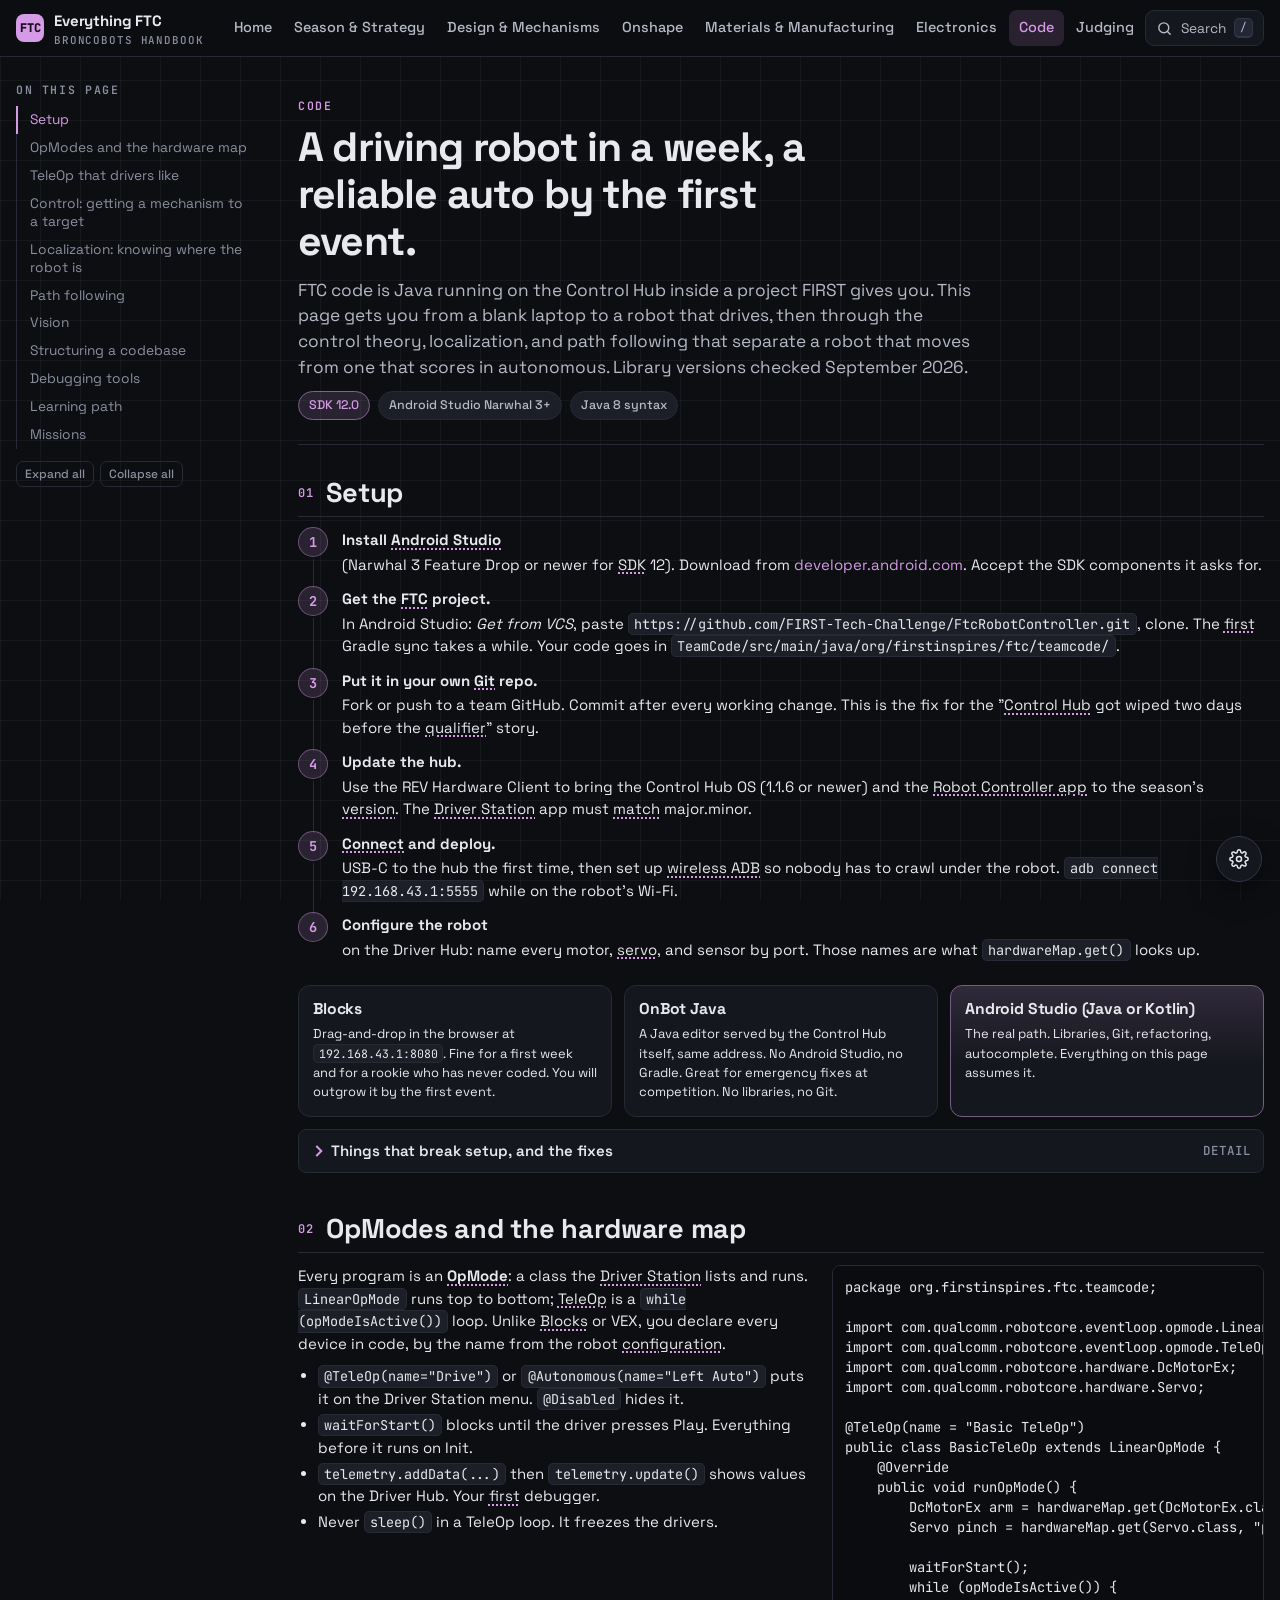
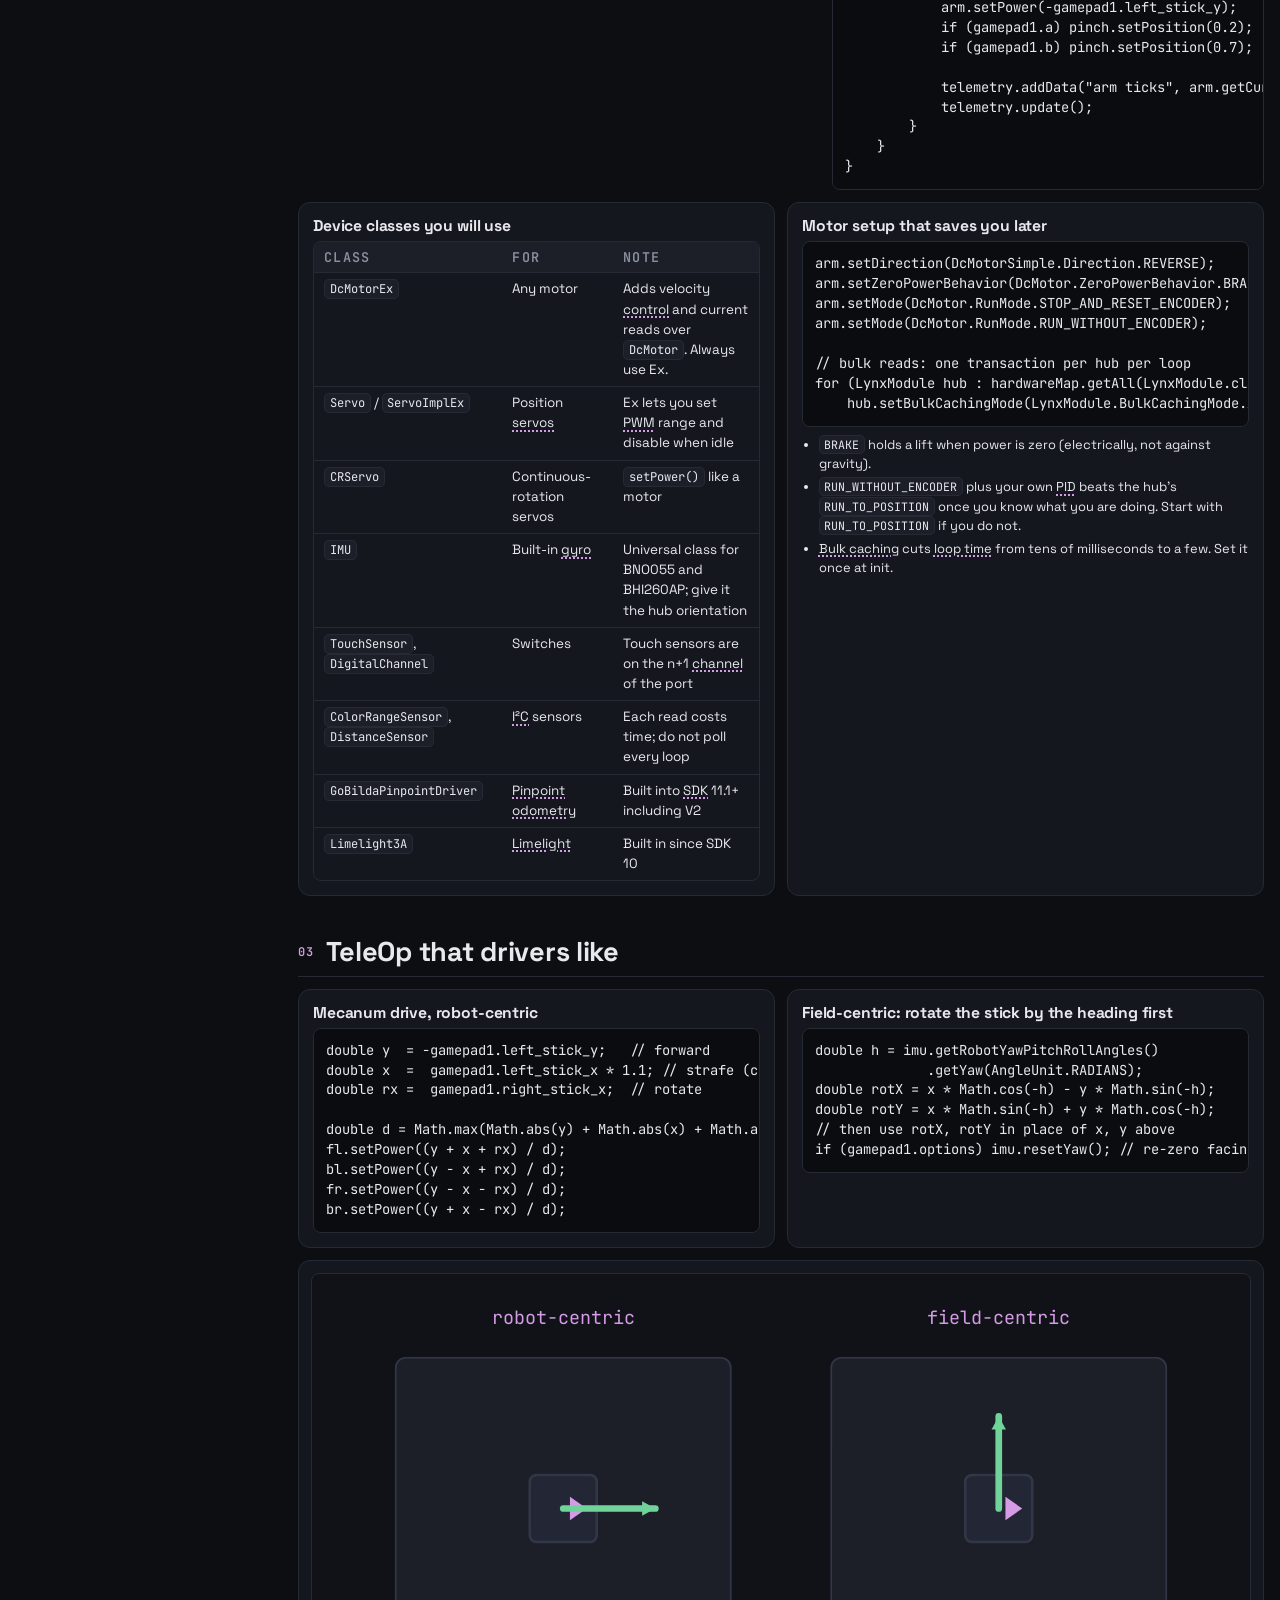
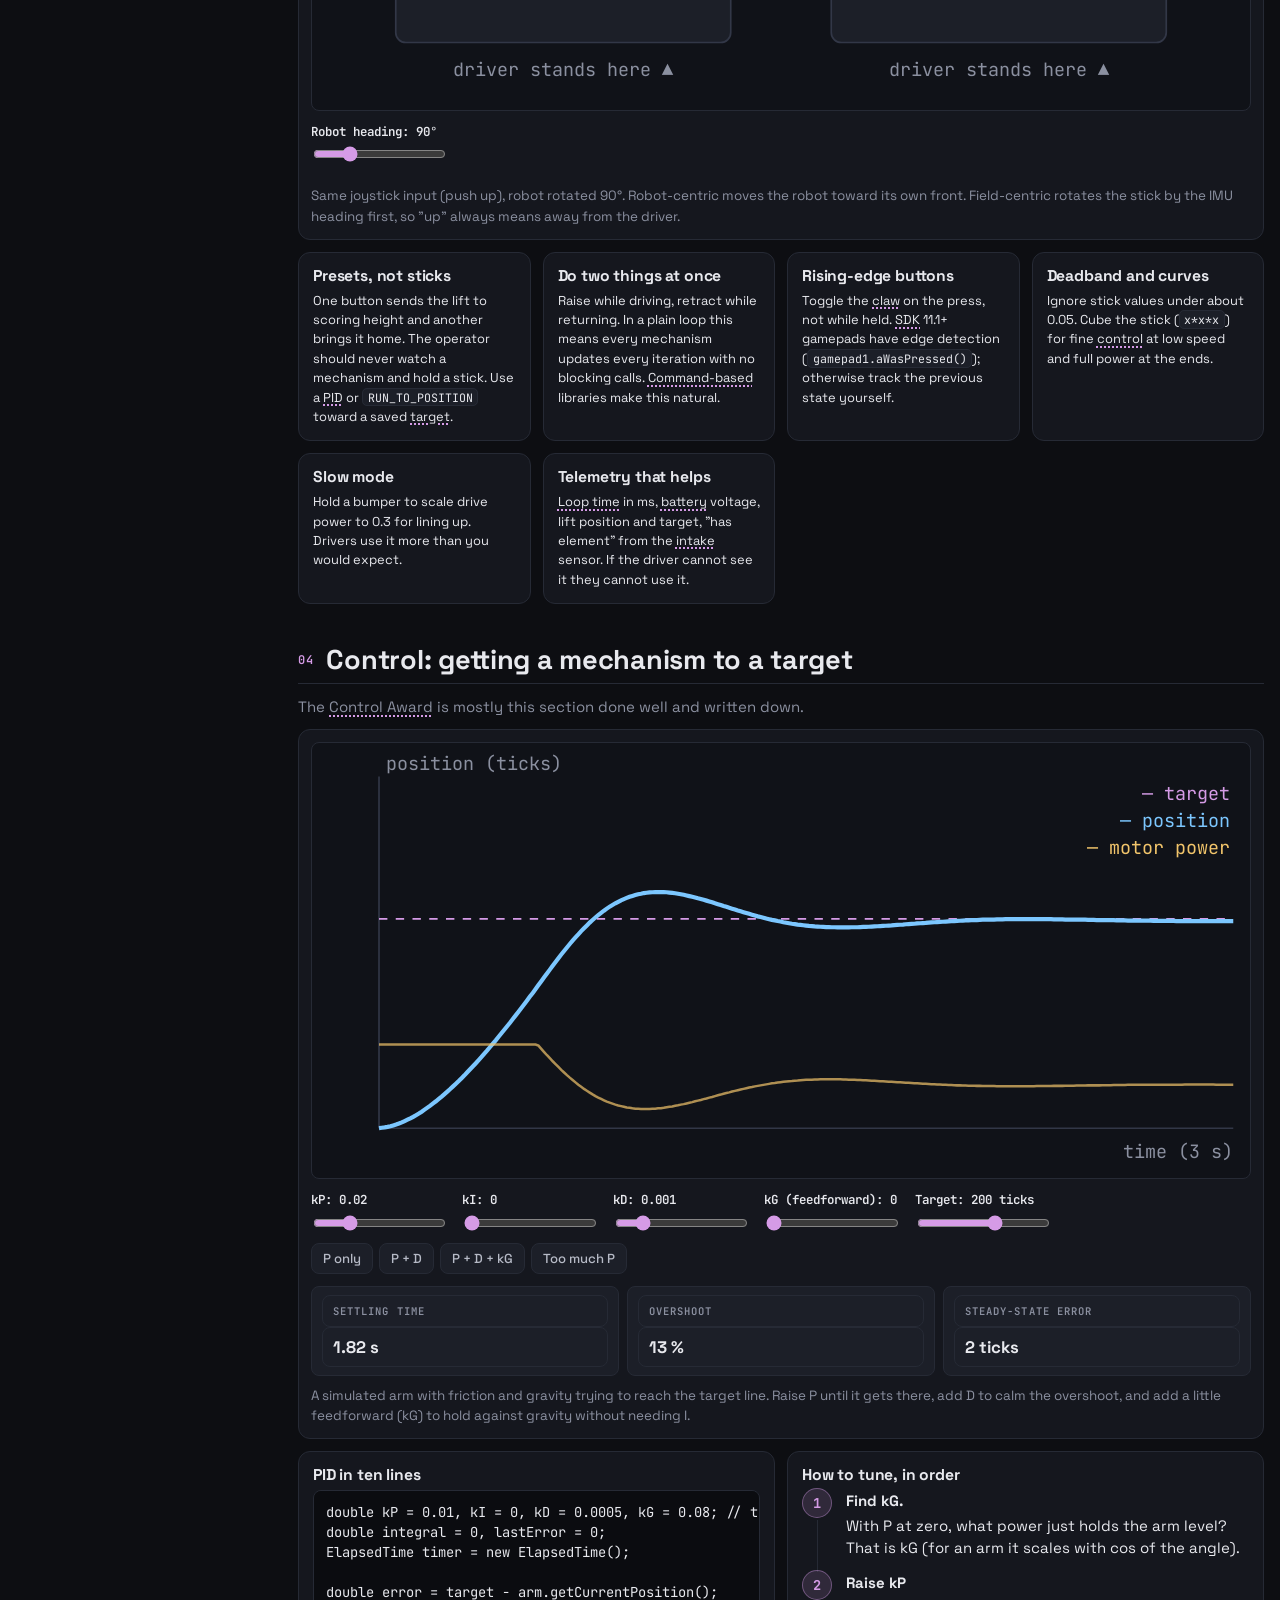
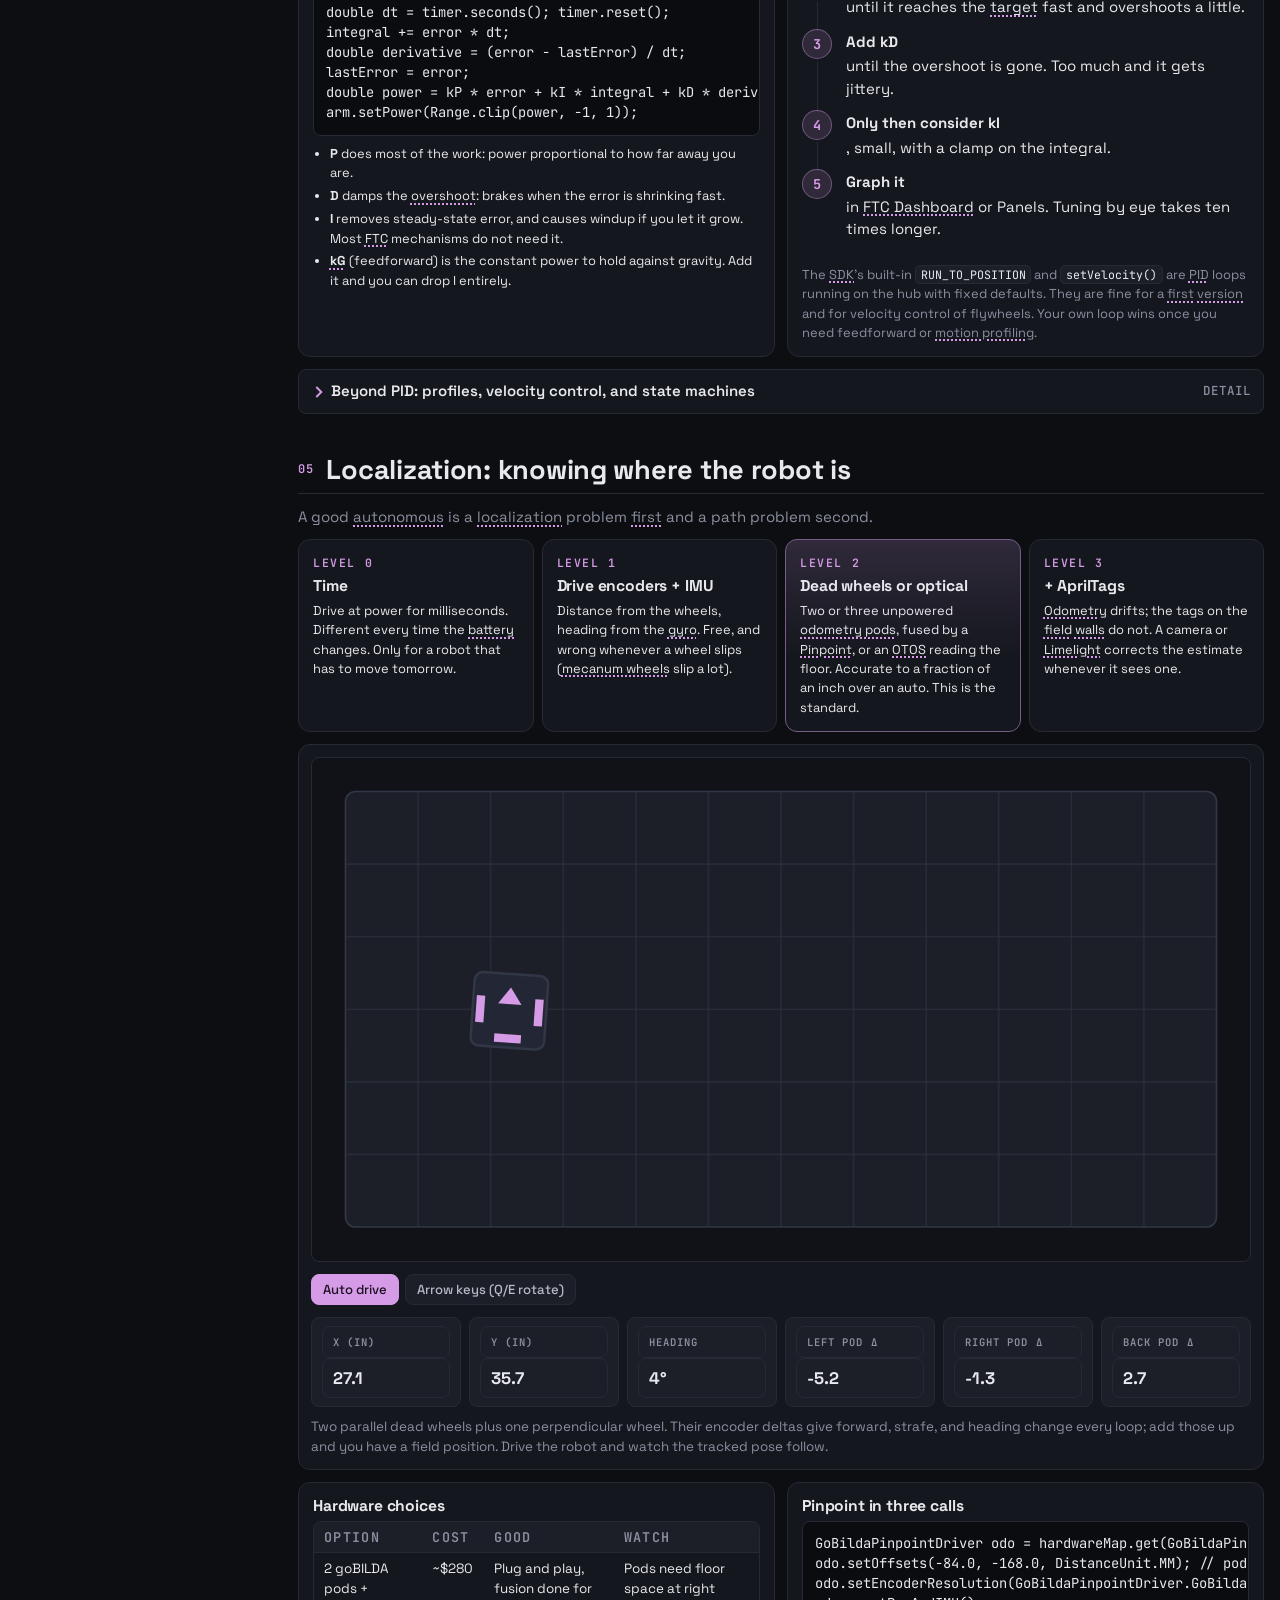
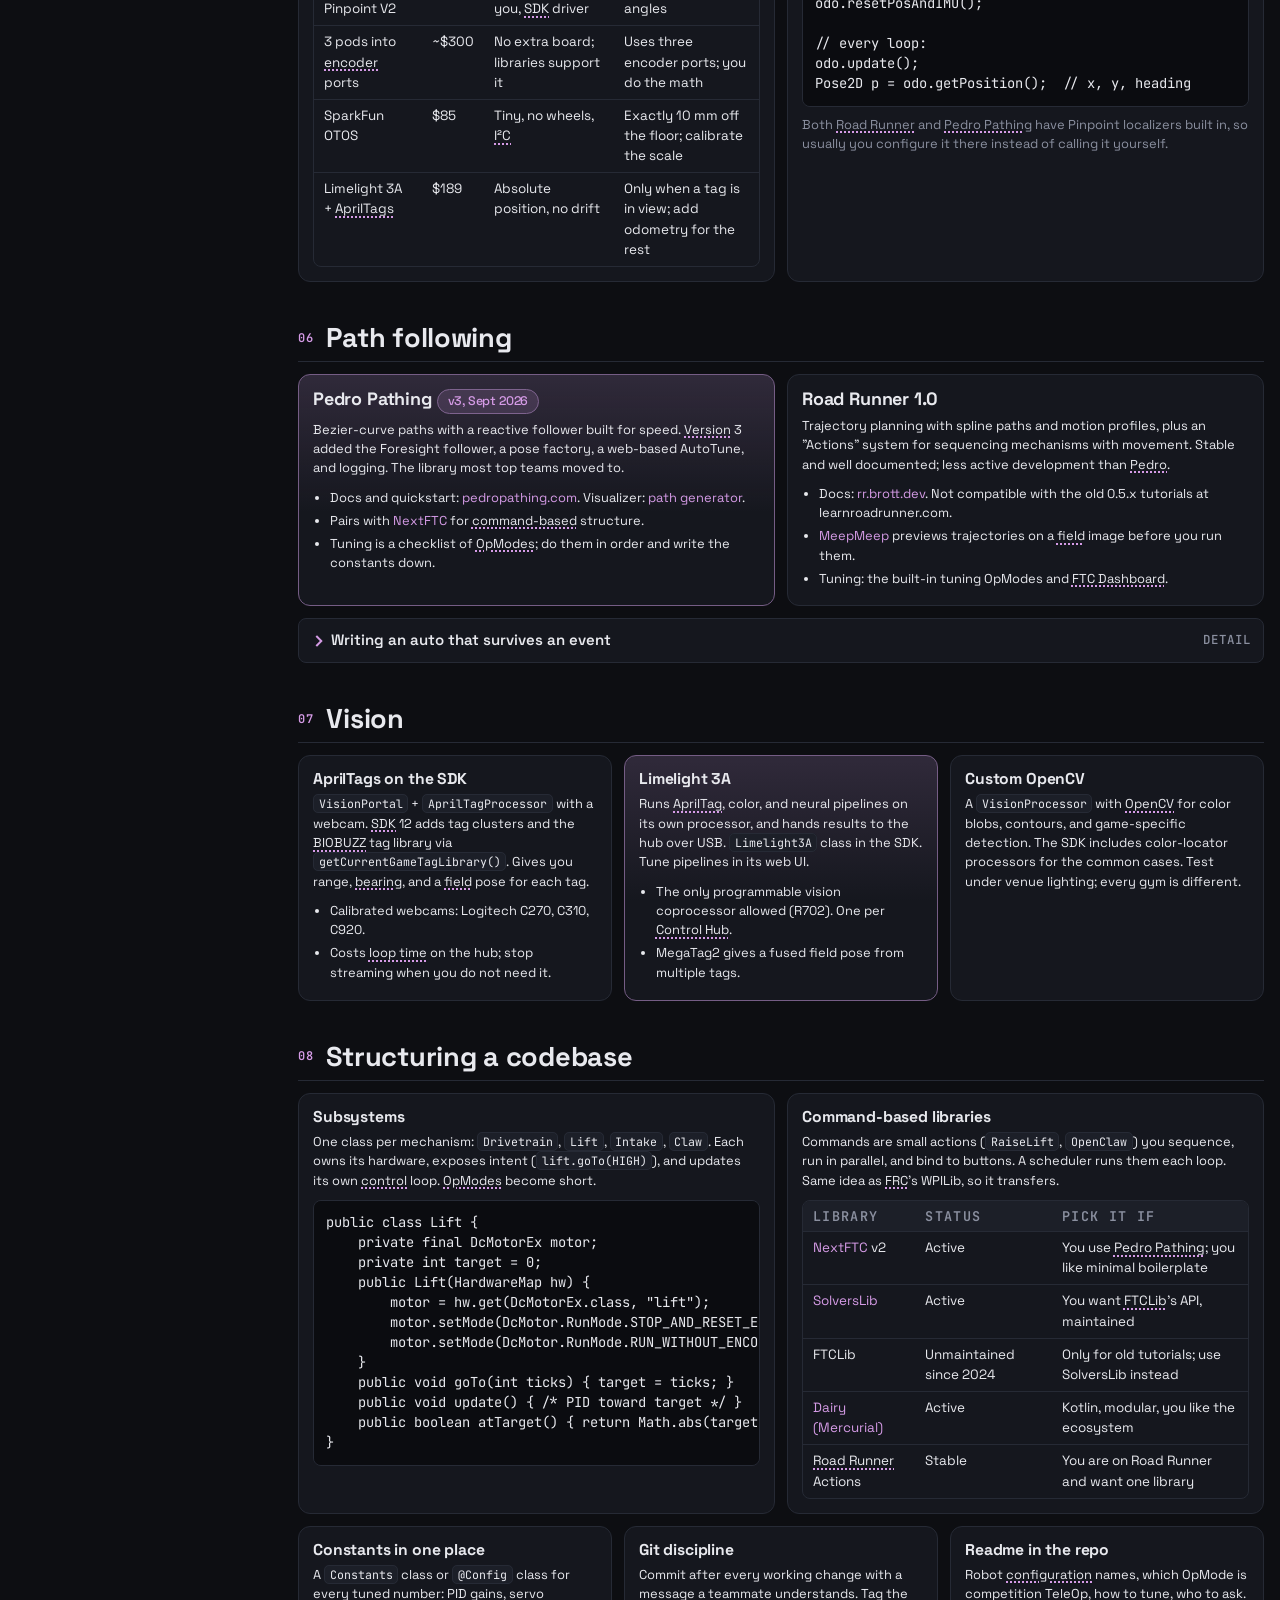
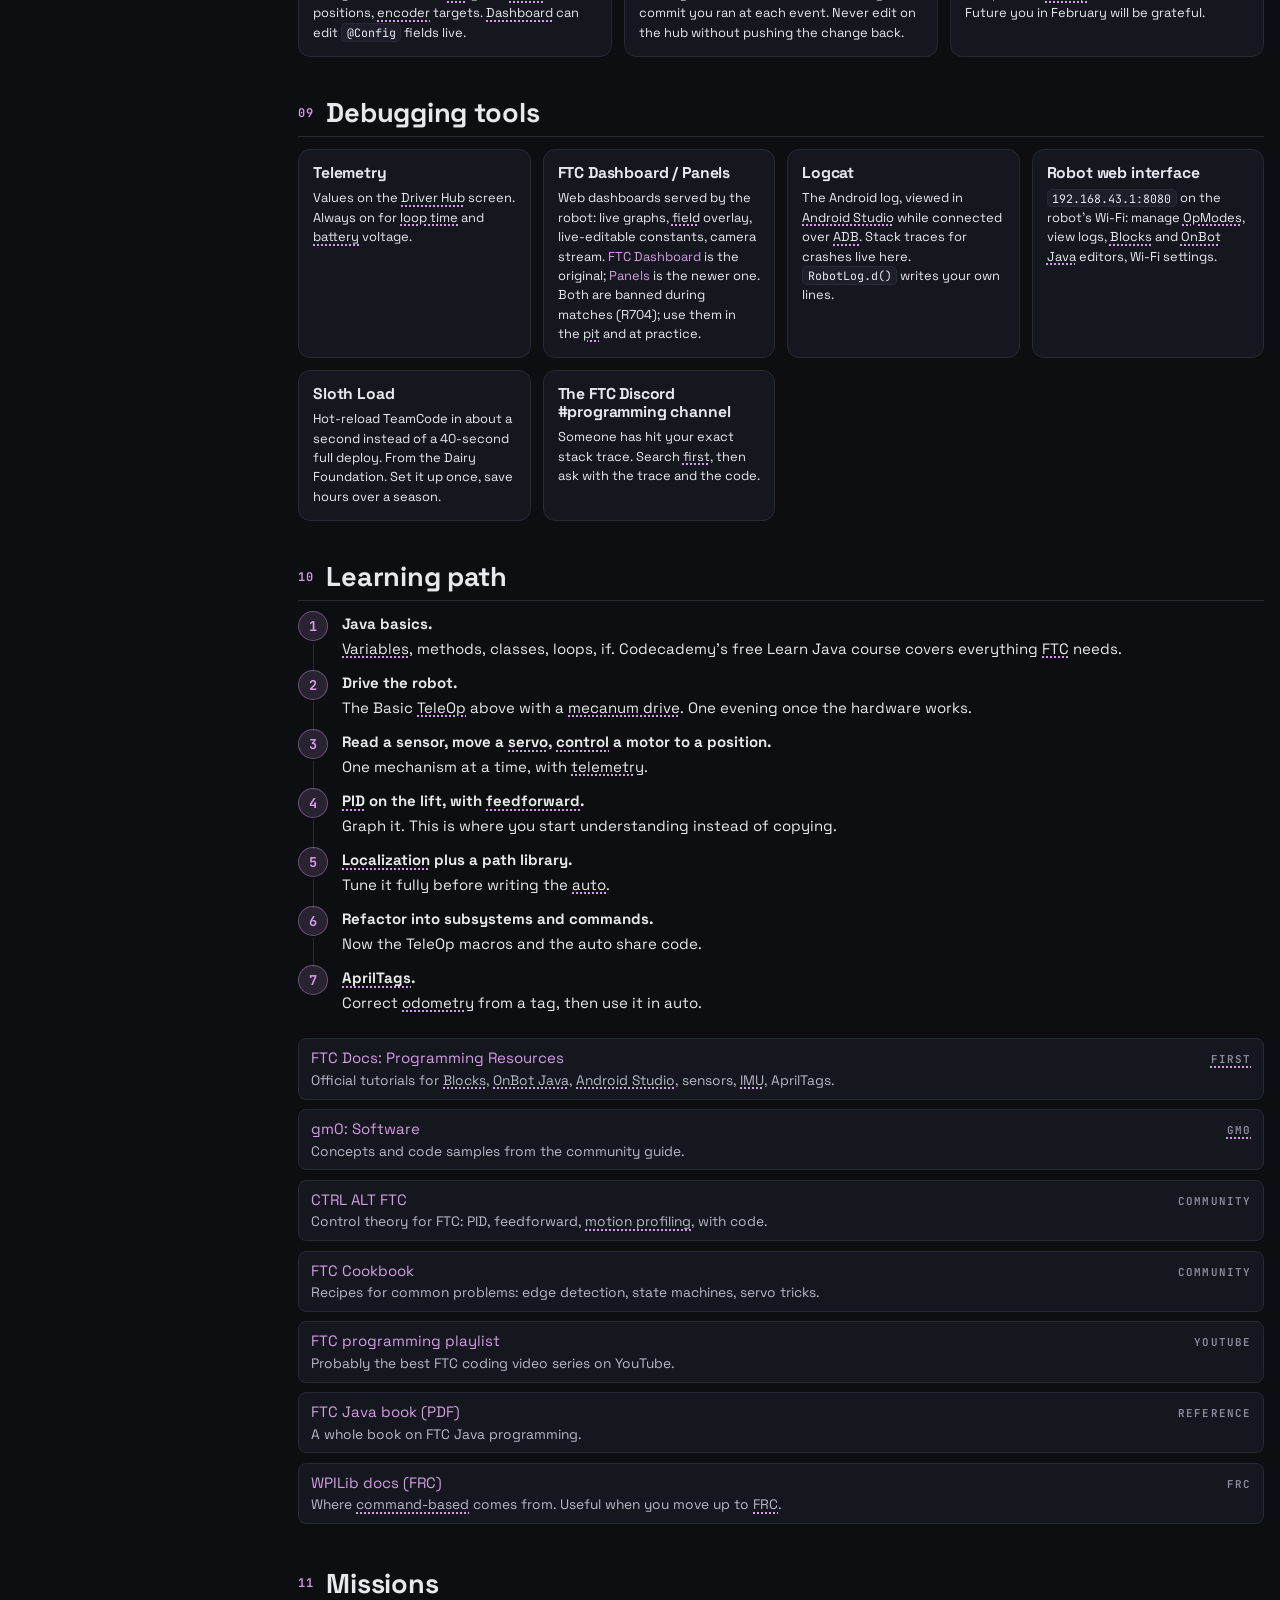
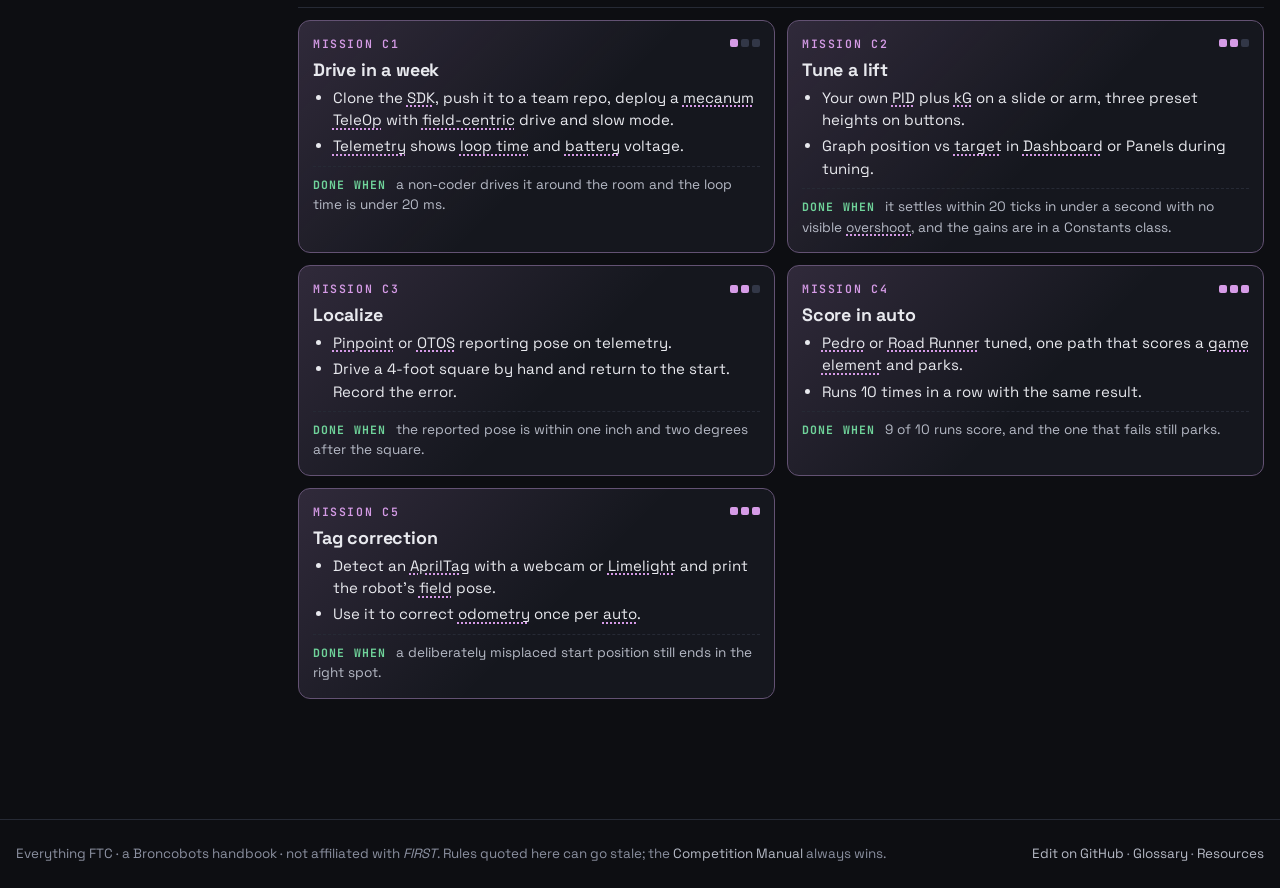
==== code.html @ 6b5a31ad "Everything FTC handbook: initial site Static, no-build handbook rebuilt from the team's FTC Everythi" ====
<!doctype html>
<html lang="en" data-theme="midnight" data-accent="rose" data-font="grotesk" data-density="comfortable" data-bg="grid">
<head>
<meta charset="utf-8">
<meta name="viewport" content="width=device-width, initial-scale=1">
<title>Code · Everything FTC</title>
<meta name="description" content="FTC programming in Java: SDK setup in Android Studio, OpModes, hardware map, TeleOp and drive code, PID and feedforward, encoders and odometry, Road Runner and Pedro Pathing, AprilTags and Limelight, command-based structure, and debugging.">
<meta name="color-scheme" content="dark light">
<link rel="icon" href="assets/img/favicon.svg" type="image/svg+xml">
<link rel="preconnect" href="https://fonts.googleapis.com">
<link rel="preconnect" href="https://fonts.gstatic.com" crossorigin>
<link href="https://fonts.googleapis.com/css2?family=Space+Grotesk:wght@400;500;600;700&family=Inter:wght@400;500;600;700&family=JetBrains+Mono:wght@400;500;600&family=Atkinson+Hyperlegible:wght@400;700&family=Source+Serif+4:opsz,wght@8..60,400;8..60,600&display=swap" rel="stylesheet">
<link rel="stylesheet" href="assets/css/style.css">
<script>/* apply saved display settings before first paint */try{var s=JSON.parse(localStorage.getItem('ftc-handbook-settings')||'{}'),d={theme:'midnight',accent:'rose',font:'grotesk',density:'comfortable',bg:'grid'};for(var k in d){document.documentElement.setAttribute('data-'+k,s[k]||d[k]);}}catch(e){}</script>
</head>
<body>
<a class="skip" href="#main">Skip to content</a>
<header class="site-header">
  <div class="header-inner">
    <a class="brand" href="index.html"><span class="brand-mark">FTC</span><span>Everything FTC<small>Broncobots handbook</small></span></a>
    <nav class="main-nav" id="main-nav" aria-label="Main"></nav>
    <div class="header-actions">
      <button class="icon-btn" type="button" data-open-search aria-label="Search"><svg viewBox="0 0 24 24" fill="none" stroke="currentColor" stroke-width="2" stroke-linecap="round"><circle cx="11" cy="11" r="7"/><path d="m20 20-3.5-3.5"/></svg><span class="txt">Search</span><kbd>/</kbd></button>
      <button class="icon-btn menu-btn" type="button" aria-expanded="false" aria-controls="main-nav" aria-label="Menu"><svg viewBox="0 0 24 24" fill="none" stroke="currentColor" stroke-width="2" stroke-linecap="round"><path d="M4 7h16M4 12h16M4 17h16"/></svg></button>
    </div>
  </div>
</header>
<div class="page">
  <aside class="sidebar" aria-label="On this page"></aside>
  <main class="content" id="main">
<div class="hero">
  <span class="eyebrow">Code</span>
  <h1>A driving robot in a week, a reliable auto by the first event.</h1>
  <p class="lede">FTC code is Java running on the Control Hub inside a project FIRST gives you. This page gets you from a blank laptop to a robot that drives, then through the control theory, localization, and path following that separate a robot that moves from one that scores in autonomous. Library versions checked September 2026.</p>
  <div class="hero-meta"><span class="chip acc">SDK 12.0</span><span class="chip">Android Studio Narwhal 3+</span><span class="chip">Java 8 syntax</span></div>
</div>

<section id="setup">
  <h2>Setup</h2>
  <ol class="steps">
    <li><strong>Install Android Studio</strong> (Narwhal 3 Feature Drop or newer for SDK 12). Download from <a href="https://developer.android.com/studio">developer.android.com</a>. Accept the SDK components it asks for.</li>
    <li><strong>Get the FTC project.</strong> In Android Studio: <em>Get from VCS</em>, paste <code>https://github.com/FIRST-Tech-Challenge/FtcRobotController.git</code>, clone. The first Gradle sync takes a while. Your code goes in <code>TeamCode/src/main/java/org/firstinspires/ftc/teamcode/</code>.</li>
    <li><strong>Put it in your own Git repo.</strong> Fork or push to a team GitHub. Commit after every working change. This is the fix for the "Control Hub got wiped two days before the qualifier" story.</li>
    <li><strong>Update the hub.</strong> Use the REV Hardware Client to bring the Control Hub OS (1.1.6 or newer) and the Robot Controller app to the season's version. The Driver Station app must match major.minor.</li>
    <li><strong>Connect and deploy.</strong> USB-C to the hub the first time, then set up wireless ADB so nobody has to crawl under the robot. <code>adb connect 192.168.43.1:5555</code> while on the robot's Wi-Fi.</li>
    <li><strong>Configure the robot</strong> on the Driver Hub: name every motor, servo, and sensor by port. Those names are what <code>hardwareMap.get()</code> looks up.</li>
  </ol>
  <div class="grid cols-3">
    <div class="card"><h4>Blocks</h4><p class="small">Drag-and-drop in the browser at <code>192.168.43.1:8080</code>. Fine for a first week and for a rookie who has never coded. You will outgrow it by the first event.</p></div>
    <div class="card"><h4>OnBot Java</h4><p class="small">A Java editor served by the Control Hub itself, same address. No Android Studio, no Gradle. Great for emergency fixes at competition. No libraries, no Git.</p></div>
    <div class="card accent"><h4>Android Studio (Java or Kotlin)</h4><p class="small">The real path. Libraries, Git, refactoring, autocomplete. Everything on this page assumes it.</p></div>
  </div>
  <details class="more">
    <summary>Things that break setup, and the fixes <span class="hint">detail</span></summary>
    <div class="body">
      <ul>
        <li><strong>Gradle sync fails</strong>: wrong Android Studio version, or no internet the first time. Match the version in the SDK's README.</li>
        <li><strong>"App version mismatch"</strong> on the Driver Station: RC and DS apps must be the same major.minor. Update both.</li>
        <li><strong>Deploy takes 40 seconds</strong>: normal for a full build. Sloth Load (Dairy Foundation) hot-reloads only TeamCode in about a second; worth setting up once the team is past week two.</li>
        <li><strong>Hub not found over ADB</strong>: you are not on the robot's Wi-Fi, or the hub's Wi-Fi is on a band your laptop cannot see.</li>
        <li><strong>Library dependency vanished</strong>: pin versions in <code>build.gradle</code> and keep the Gradle cache. Prefer libraries on Maven Central or a stable repo.</li>
      </ul>
    </div>
  </details>
</section>

<section id="opmodes">
  <h2>OpModes and the hardware map</h2>
  <div class="media">
    <div>
      <p>Every program is an <strong>OpMode</strong>: a class the Driver Station lists and runs. <code>LinearOpMode</code> runs top to bottom; TeleOp is a <code>while (opModeIsActive())</code> loop. Unlike Blocks or VEX, you declare every device in code, by the name from the robot configuration.</p>
      <ul>
        <li><code>@TeleOp(name="Drive")</code> or <code>@Autonomous(name="Left Auto")</code> puts it on the Driver Station menu. <code>@Disabled</code> hides it.</li>
        <li><code>waitForStart()</code> blocks until the driver presses Play. Everything before it runs on Init.</li>
        <li><code>telemetry.addData(...)</code> then <code>telemetry.update()</code> shows values on the Driver Hub. Your first debugger.</li>
        <li>Never <code>sleep()</code> in a TeleOp loop. It freezes the drivers.</li>
      </ul>
    </div>
    <pre><code>package org.firstinspires.ftc.teamcode;

import com.qualcomm.robotcore.eventloop.opmode.LinearOpMode;
import com.qualcomm.robotcore.eventloop.opmode.TeleOp;
import com.qualcomm.robotcore.hardware.DcMotorEx;
import com.qualcomm.robotcore.hardware.Servo;

@TeleOp(name = "Basic TeleOp")
public class BasicTeleOp extends LinearOpMode {
    @Override
    public void runOpMode() {
        DcMotorEx arm = hardwareMap.get(DcMotorEx.class, "arm");
        Servo pinch = hardwareMap.get(Servo.class, "pinch");

        waitForStart();
        while (opModeIsActive()) {
            arm.setPower(-gamepad1.left_stick_y);
            if (gamepad1.a) pinch.setPosition(0.2);
            if (gamepad1.b) pinch.setPosition(0.7);

            telemetry.addData("arm ticks", arm.getCurrentPosition());
            telemetry.update();
        }
    }
}</code></pre>
  </div>
  <div class="grid cols-2">
    <div class="card">
      <h4>Device classes you will use</h4>
      <div class="tbl dense"><table>
        <thead><tr><th>Class</th><th>For</th><th>Note</th></tr></thead>
        <tbody>
          <tr><td><code>DcMotorEx</code></td><td>Any motor</td><td>Adds velocity control and current reads over <code>DcMotor</code>. Always use Ex.</td></tr>
          <tr><td><code>Servo</code> / <code>ServoImplEx</code></td><td>Position servos</td><td>Ex lets you set PWM range and disable when idle</td></tr>
          <tr><td><code>CRServo</code></td><td>Continuous-rotation servos</td><td><code>setPower()</code> like a motor</td></tr>
          <tr><td><code>IMU</code></td><td>Built-in gyro</td><td>Universal class for BNO055 and BHI260AP; give it the hub orientation</td></tr>
          <tr><td><code>TouchSensor</code>, <code>DigitalChannel</code></td><td>Switches</td><td>Touch sensors are on the n+1 channel of the port</td></tr>
          <tr><td><code>ColorRangeSensor</code>, <code>DistanceSensor</code></td><td>I²C sensors</td><td>Each read costs time; do not poll every loop</td></tr>
          <tr><td><code>GoBildaPinpointDriver</code></td><td>Pinpoint odometry</td><td>Built into SDK 11.1+ including V2</td></tr>
          <tr><td><code>Limelight3A</code></td><td>Limelight</td><td>Built in since SDK 10</td></tr>
        </tbody>
      </table></div>
    </div>
    <div class="card">
      <h4>Motor setup that saves you later</h4>
      <pre><code>arm.setDirection(DcMotorSimple.Direction.REVERSE);
arm.setZeroPowerBehavior(DcMotor.ZeroPowerBehavior.BRAKE);
arm.setMode(DcMotor.RunMode.STOP_AND_RESET_ENCODER);
arm.setMode(DcMotor.RunMode.RUN_WITHOUT_ENCODER);

// bulk reads: one transaction per hub per loop
for (LynxModule hub : hardwareMap.getAll(LynxModule.class))
    hub.setBulkCachingMode(LynxModule.BulkCachingMode.AUTO);</code></pre>
      <ul class="small">
        <li><code>BRAKE</code> holds a lift when power is zero (electrically, not against gravity).</li>
        <li><code>RUN_WITHOUT_ENCODER</code> plus your own PID beats the hub's <code>RUN_TO_POSITION</code> once you know what you are doing. Start with <code>RUN_TO_POSITION</code> if you do not.</li>
        <li>Bulk caching cuts loop time from tens of milliseconds to a few. Set it once at init.</li>
      </ul>
    </div>
  </div>
</section>

<section id="teleop">
  <h2>TeleOp that drivers like</h2>
  <div class="grid cols-2">
    <div class="card">
      <h4>Mecanum drive, robot-centric</h4>
      <pre><code>double y  = -gamepad1.left_stick_y;   // forward
double x  =  gamepad1.left_stick_x * 1.1; // strafe (counteract imperfect strafing)
double rx =  gamepad1.right_stick_x;  // rotate

double d = Math.max(Math.abs(y) + Math.abs(x) + Math.abs(rx), 1);
fl.setPower((y + x + rx) / d);
bl.setPower((y - x + rx) / d);
fr.setPower((y - x - rx) / d);
br.setPower((y + x - rx) / d);</code></pre>
    </div>
    <div class="card">
      <h4>Field-centric: rotate the stick by the heading first</h4>
      <pre><code>double h = imu.getRobotYawPitchRollAngles()
              .getYaw(AngleUnit.RADIANS);
double rotX = x * Math.cos(-h) - y * Math.sin(-h);
double rotY = x * Math.sin(-h) + y * Math.cos(-h);
// then use rotX, rotY in place of x, y above
if (gamepad1.options) imu.resetYaw(); // re-zero facing away from driver</code></pre>
    </div>
  </div>
  <figure class="sim" data-sim="field-centric"></figure>
  <div class="grid cols-3">
    <div class="card"><h4>Presets, not sticks</h4><p class="small">One button sends the lift to scoring height and another brings it home. The operator should never watch a mechanism and hold a stick. Use a PID or <code>RUN_TO_POSITION</code> toward a saved target.</p></div>
    <div class="card"><h4>Do two things at once</h4><p class="small">Raise while driving, retract while returning. In a plain loop this means every mechanism updates every iteration with no blocking calls. Command-based libraries make this natural.</p></div>
    <div class="card"><h4>Rising-edge buttons</h4><p class="small">Toggle the claw on the press, not while held. SDK 11.1+ gamepads have edge detection (<code>gamepad1.aWasPressed()</code>); otherwise track the previous state yourself.</p></div>
    <div class="card"><h4>Deadband and curves</h4><p class="small">Ignore stick values under about 0.05. Cube the stick (<code>x*x*x</code>) for fine control at low speed and full power at the ends.</p></div>
    <div class="card"><h4>Slow mode</h4><p class="small">Hold a bumper to scale drive power to 0.3 for lining up. Drivers use it more than you would expect.</p></div>
    <div class="card"><h4>Telemetry that helps</h4><p class="small">Loop time in ms, battery voltage, lift position and target, "has element" from the intake sensor. If the driver cannot see it they cannot use it.</p></div>
  </div>
</section>

<section id="control">
  <h2>Control: getting a mechanism to a target</h2>
  <p class="muted">The Control Award is mostly this section done well and written down.</p>
  <figure class="sim" data-sim="pid"></figure>
  <div class="grid cols-2">
    <div class="card">
      <h4>PID in ten lines</h4>
      <pre><code>double kP = 0.01, kI = 0, kD = 0.0005, kG = 0.08; // tune these
double integral = 0, lastError = 0;
ElapsedTime timer = new ElapsedTime();

double error = target - arm.getCurrentPosition();
double dt = timer.seconds(); timer.reset();
integral += error * dt;
double derivative = (error - lastError) / dt;
lastError = error;
double power = kP * error + kI * integral + kD * derivative + kG;
arm.setPower(Range.clip(power, -1, 1));</code></pre>
      <ul class="small">
        <li><strong>P</strong> does most of the work: power proportional to how far away you are.</li>
        <li><strong>D</strong> damps the overshoot: brakes when the error is shrinking fast.</li>
        <li><strong>I</strong> removes steady-state error, and causes windup if you let it grow. Most FTC mechanisms do not need it.</li>
        <li><strong>kG</strong> (feedforward) is the constant power to hold against gravity. Add it and you can drop I entirely.</li>
      </ul>
    </div>
    <div class="card">
      <h4>How to tune, in order</h4>
      <ol class="steps">
        <li><strong>Find kG.</strong> With P at zero, what power just holds the arm level? That is kG (for an arm it scales with cos of the angle).</li>
        <li><strong>Raise kP</strong> until it reaches the target fast and overshoots a little.</li>
        <li><strong>Add kD</strong> until the overshoot is gone. Too much and it gets jittery.</li>
        <li><strong>Only then consider kI</strong>, small, with a clamp on the integral.</li>
        <li><strong>Graph it</strong> in FTC Dashboard or Panels. Tuning by eye takes ten times longer.</li>
      </ol>
      <p class="small muted">The SDK's built-in <code>RUN_TO_POSITION</code> and <code>setVelocity()</code> are PID loops running on the hub with fixed defaults. They are fine for a first version and for velocity control of flywheels. Your own loop wins once you need feedforward or motion profiling.</p>
    </div>
  </div>
  <details class="more">
    <summary>Beyond PID: profiles, velocity control, and state machines <span class="hint">detail</span></summary>
    <div class="body">
      <div class="grid cols-2 tight">
        <div><h4>Motion profiling</h4><p class="small">Instead of asking a PID to jump to the target, feed it a target that moves along a trapezoid (accelerate, cruise, decelerate). Smoother, repeatable, and slides stop slamming. Road Runner and Pedro do this for the drivetrain; a 30-line class does it for a lift.</p></div>
        <div><h4>Velocity control</h4><p class="small">Flywheels and intakes want a speed, not a position. <code>setVelocity(ticksPerSecond)</code> with the hub PIDF, or your own kV × target + PID on the error. Read the current draw to detect a jam.</p></div>
        <div><h4>State machines</h4><p class="small">A scoring sequence (close claw, raise, extend, open, retract) is a set of named states with a transition condition each. Update it every loop. This is how you write a non-blocking auto or a one-button TeleOp macro without <code>sleep()</code>.</p></div>
        <div><h4>Loop time</h4><p class="small">Aim under 20 ms. Bulk reads, no unneeded I²C reads, no <code>telemetry.update()</code> more than once per loop, and vision on a coprocessor or in its own thread.</p></div>
      </div>
      <p class="small">Deep dive: <a href="https://www.ctrlaltftc.com">CTRL ALT FTC</a> is the standard control-theory guide written for this level.</p>
    </div>
  </details>
</section>

<section id="localization">
  <h2>Localization: knowing where the robot is</h2>
  <p class="muted">A good autonomous is a localization problem first and a path problem second.</p>
  <div class="grid cols-4 tight">
    <div class="card"><span class="eyebrow">Level 0</span><h4>Time</h4><p class="small">Drive at power for milliseconds. Different every time the battery changes. Only for a robot that has to move tomorrow.</p></div>
    <div class="card"><span class="eyebrow">Level 1</span><h4>Drive encoders + IMU</h4><p class="small">Distance from the wheels, heading from the gyro. Free, and wrong whenever a wheel slips (mecanum wheels slip a lot).</p></div>
    <div class="card accent"><span class="eyebrow">Level 2</span><h4>Dead wheels or optical</h4><p class="small">Two or three unpowered odometry pods, fused by a Pinpoint, or an OTOS reading the floor. Accurate to a fraction of an inch over an auto. This is the standard.</p></div>
    <div class="card"><span class="eyebrow">Level 3</span><h4>+ AprilTags</h4><p class="small">Odometry drifts; the tags on the field walls do not. A camera or Limelight corrects the estimate whenever it sees one.</p></div>
  </div>
  <figure class="sim" data-sim="odometry"></figure>
  <div class="grid cols-2">
    <div class="card">
      <h4>Hardware choices</h4>
      <div class="tbl dense"><table>
        <thead><tr><th>Option</th><th>Cost</th><th>Good</th><th>Watch</th></tr></thead>
        <tbody>
          <tr><td>2 goBILDA pods + Pinpoint V2</td><td>~$280</td><td>Plug and play, fusion done for you, SDK driver</td><td>Pods need floor space at right angles</td></tr>
          <tr><td>3 pods into encoder ports</td><td>~$300</td><td>No extra board; libraries support it</td><td>Uses three encoder ports; you do the math</td></tr>
          <tr><td>SparkFun OTOS</td><td>$85</td><td>Tiny, no wheels, I²C</td><td>Exactly 10 mm off the floor; calibrate the scale</td></tr>
          <tr><td>Limelight 3A + AprilTags</td><td>$189</td><td>Absolute position, no drift</td><td>Only when a tag is in view; add odometry for the rest</td></tr>
        </tbody>
      </table></div>
    </div>
    <div class="card">
      <h4>Pinpoint in three calls</h4>
      <pre><code>GoBildaPinpointDriver odo = hardwareMap.get(GoBildaPinpointDriver.class, "odo");
odo.setOffsets(-84.0, -168.0, DistanceUnit.MM); // pod positions from robot center
odo.setEncoderResolution(GoBildaPinpointDriver.GoBildaOdometryPods.goBILDA_4_BAR_POD);
odo.resetPosAndIMU();

// every loop:
odo.update();
Pose2D p = odo.getPosition();  // x, y, heading</code></pre>
      <p class="small muted">Both Road Runner and Pedro Pathing have Pinpoint localizers built in, so usually you configure it there instead of calling it yourself.</p>
    </div>
  </div>
</section>

<section id="paths">
  <h2>Path following</h2>
  <div class="grid cols-2">
    <div class="card accent">
      <h3>Pedro Pathing <span class="chip acc">v3, Sept 2026</span></h3>
      <p class="small">Bezier-curve paths with a reactive follower built for speed. Version 3 added the Foresight follower, a pose factory, a web-based AutoTune, and logging. The library most top teams moved to.</p>
      <ul class="small">
        <li>Docs and quickstart: <a href="https://pedropathing.com">pedropathing.com</a>. Visualizer: <a href="https://pedro-path-generator.vercel.app/">path generator</a>.</li>
        <li>Pairs with <a href="https://nextftc.dev">NextFTC</a> for command-based structure.</li>
        <li>Tuning is a checklist of OpModes; do them in order and write the constants down.</li>
      </ul>
    </div>
    <div class="card">
      <h3>Road Runner 1.0</h3>
      <p class="small">Trajectory planning with spline paths and motion profiles, plus an "Actions" system for sequencing mechanisms with movement. Stable and well documented; less active development than Pedro.</p>
      <ul class="small">
        <li>Docs: <a href="https://rr.brott.dev/docs/v1-0/">rr.brott.dev</a>. Not compatible with the old 0.5.x tutorials at learnroadrunner.com.</li>
        <li><a href="https://github.com/acmerobotics/MeepMeep">MeepMeep</a> previews trajectories on a field image before you run them.</li>
        <li>Tuning: the built-in tuning OpModes and FTC Dashboard.</li>
      </ul>
    </div>
  </div>
  <details class="more">
    <summary>Writing an auto that survives an event <span class="hint">detail</span></summary>
    <div class="body">
      <ul>
        <li><strong>Start position is everything.</strong> Mark it on the tile with tape and a printed jig. Half of "the auto broke" is the robot starting an inch off.</li>
        <li><strong>Use the wall.</strong> Drive into a wall or field element to reset a coordinate when you can. Free localization.</li>
        <li><strong>Timeouts on everything.</strong> Every wait-for-position has a time limit so one stuck mechanism does not freeze the whole 30 seconds.</li>
        <li><strong>Park.</strong> Whatever else fails, end the auto in the parking zone if the game pays for it.</li>
        <li><strong>Two versions.</strong> A safe auto that scores less and a full auto. Choose on the Driver Station based on your partner.</li>
        <li><strong>Practice with a partner robot on the field.</strong> Autos that work alone collide at events.</li>
        <li><strong>Log it.</strong> Write pose, targets, and timestamps to a file or the dashboard so you can see what happened after a bad run.</li>
      </ul>
    </div>
  </details>
</section>

<section id="vision">
  <h2>Vision</h2>
  <div class="grid cols-3">
    <div class="card">
      <h4>AprilTags on the SDK</h4>
      <p class="small"><code>VisionPortal</code> + <code>AprilTagProcessor</code> with a webcam. SDK 12 adds tag clusters and the BIOBUZZ tag library via <code>getCurrentGameTagLibrary()</code>. Gives you range, bearing, and a field pose for each tag.</p>
      <ul class="small"><li>Calibrated webcams: Logitech C270, C310, C920.</li><li>Costs loop time on the hub; stop streaming when you do not need it.</li></ul>
    </div>
    <div class="card accent">
      <h4>Limelight 3A</h4>
      <p class="small">Runs AprilTag, color, and neural pipelines on its own processor, and hands results to the hub over USB. <code>Limelight3A</code> class in the SDK. Tune pipelines in its web UI.</p>
      <ul class="small"><li>The only programmable vision coprocessor allowed (R702). One per Control Hub.</li><li>MegaTag2 gives a fused field pose from multiple tags.</li></ul>
    </div>
    <div class="card">
      <h4>Custom OpenCV</h4>
      <p class="small">A <code>VisionProcessor</code> with OpenCV for color blobs, contours, and game-specific detection. The SDK includes color-locator processors for the common cases. Test under venue lighting; every gym is different.</p>
    </div>
  </div>
</section>

<section id="structure">
  <h2>Structuring a codebase</h2>
  <div class="grid cols-2">
    <div class="card">
      <h4>Subsystems</h4>
      <p class="small">One class per mechanism: <code>Drivetrain</code>, <code>Lift</code>, <code>Intake</code>, <code>Claw</code>. Each owns its hardware, exposes intent (<code>lift.goTo(HIGH)</code>), and updates its own control loop. OpModes become short.</p>
      <pre><code>public class Lift {
    private final DcMotorEx motor;
    private int target = 0;
    public Lift(HardwareMap hw) {
        motor = hw.get(DcMotorEx.class, "lift");
        motor.setMode(DcMotor.RunMode.STOP_AND_RESET_ENCODER);
        motor.setMode(DcMotor.RunMode.RUN_WITHOUT_ENCODER);
    }
    public void goTo(int ticks) { target = ticks; }
    public void update() { /* PID toward target */ }
    public boolean atTarget() { return Math.abs(target - motor.getCurrentPosition()) &lt; 20; }
}</code></pre>
    </div>
    <div class="card">
      <h4>Command-based libraries</h4>
      <p class="small">Commands are small actions (<code>RaiseLift</code>, <code>OpenClaw</code>) you sequence, run in parallel, and bind to buttons. A scheduler runs them each loop. Same idea as FRC's WPILib, so it transfers.</p>
      <div class="tbl dense"><table>
        <thead><tr><th>Library</th><th>Status</th><th>Pick it if</th></tr></thead>
        <tbody>
          <tr><td><a href="https://nextftc.dev">NextFTC</a> v2</td><td>Active</td><td>You use Pedro Pathing; you like minimal boilerplate</td></tr>
          <tr><td><a href="https://docs.seattlesolvers.com">SolversLib</a></td><td>Active</td><td>You want FTCLib's API, maintained</td></tr>
          <tr><td>FTCLib</td><td>Unmaintained since 2024</td><td>Only for old tutorials; use SolversLib instead</td></tr>
          <tr><td><a href="https://docs.dairy.foundation">Dairy (Mercurial)</a></td><td>Active</td><td>Kotlin, modular, you like the ecosystem</td></tr>
          <tr><td>Road Runner Actions</td><td>Stable</td><td>You are on Road Runner and want one library</td></tr>
        </tbody>
      </table></div>
    </div>
  </div>
  <div class="grid cols-3">
    <div class="card"><h4>Constants in one place</h4><p class="small">A <code>Constants</code> class or <code>@Config</code> class for every tuned number: PID gains, servo positions, encoder targets. Dashboard can edit <code>@Config</code> fields live.</p></div>
    <div class="card"><h4>Git discipline</h4><p class="small">Commit after every working change with a message a teammate understands. Tag the commit you ran at each event. Never edit on the hub without pushing the change back.</p></div>
    <div class="card"><h4>Readme in the repo</h4><p class="small">Robot configuration names, which OpMode is competition TeleOp, how to tune, who to ask. Future you in February will be grateful.</p></div>
  </div>
</section>

<section id="tools">
  <h2>Debugging tools</h2>
  <div class="grid cols-3">
    <div class="card"><h4>Telemetry</h4><p class="small">Values on the Driver Hub screen. Always on for loop time and battery voltage.</p></div>
    <div class="card"><h4>FTC Dashboard / Panels</h4><p class="small">Web dashboards served by the robot: live graphs, field overlay, live-editable constants, camera stream. <a href="https://github.com/acmerobotics/ftc-dashboard">FTC Dashboard</a> is the original; <a href="https://panels.bylazar.com">Panels</a> is the newer one. Both are banned during matches (R704); use them in the pit and at practice.</p></div>
    <div class="card"><h4>Logcat</h4><p class="small">The Android log, viewed in Android Studio while connected over ADB. Stack traces for crashes live here. <code>RobotLog.d()</code> writes your own lines.</p></div>
    <div class="card"><h4>Robot web interface</h4><p class="small"><code>192.168.43.1:8080</code> on the robot's Wi-Fi: manage OpModes, view logs, Blocks and OnBot Java editors, Wi-Fi settings.</p></div>
    <div class="card"><h4>Sloth Load</h4><p class="small">Hot-reload TeamCode in about a second instead of a 40-second full deploy. From the Dairy Foundation. Set it up once, save hours over a season.</p></div>
    <div class="card"><h4>The FTC Discord #programming channel</h4><p class="small">Someone has hit your exact stack trace. Search first, then ask with the trace and the code.</p></div>
  </div>
</section>

<section id="learning">
  <h2>Learning path</h2>
  <ol class="steps">
    <li><strong>Java basics.</strong> Variables, methods, classes, loops, if. Codecademy's free Learn Java course covers everything FTC needs.</li>
    <li><strong>Drive the robot.</strong> The Basic TeleOp above with a mecanum drive. One evening once the hardware works.</li>
    <li><strong>Read a sensor, move a servo, control a motor to a position.</strong> One mechanism at a time, with telemetry.</li>
    <li><strong>PID on the lift, with feedforward.</strong> Graph it. This is where you start understanding instead of copying.</li>
    <li><strong>Localization plus a path library.</strong> Tune it fully before writing the auto.</li>
    <li><strong>Refactor into subsystems and commands.</strong> Now the TeleOp macros and the auto share code.</li>
    <li><strong>AprilTags.</strong> Correct odometry from a tag, then use it in auto.</li>
  </ol>
  <ul class="links">
    <li><div><a href="https://ftc-docs.firstinspires.org/en/latest/programming_resources/index.html">FTC Docs: Programming Resources</a><span class="d">Official tutorials for Blocks, OnBot Java, Android Studio, sensors, IMU, AprilTags.</span></div><span class="who">FIRST</span></li>
    <li><div><a href="https://gm0.org/en/latest/docs/software/index.html">gm0: Software</a><span class="d">Concepts and code samples from the community guide.</span></div><span class="who">gm0</span></li>
    <li><div><a href="https://www.ctrlaltftc.com">CTRL ALT FTC</a><span class="d">Control theory for FTC: PID, feedforward, motion profiling, with code.</span></div><span class="who">Community</span></li>
    <li><div><a href="https://cookbook.dairy.foundation">FTC Cookbook</a><span class="d">Recipes for common problems: edge detection, state machines, servo tricks.</span></div><span class="who">Community</span></li>
    <li><div><a href="https://youtube.com/playlist?list=PLRHdgFNRLyaPiZ5rvINwMmGMHEIL9usla">FTC programming playlist</a><span class="d">Probably the best FTC coding video series on YouTube.</span></div><span class="who">YouTube</span></li>
    <li><div><a href="https://drive.google.com/file/d/1Dzk7xmGzfM2LIbHASX2WfAe6uWZXf2eA/view">FTC Java book (PDF)</a><span class="d">A whole book on FTC Java programming.</span></div><span class="who">Reference</span></li>
    <li><div><a href="https://docs.wpilib.org/en/stable/">WPILib docs (FRC)</a><span class="d">Where command-based comes from. Useful when you move up to FRC.</span></div><span class="who">FRC</span></li>
  </ul>
</section>

<section id="missions">
  <h2>Missions</h2>
  <div class="grid cols-2">
    <div class="mission">
      <div class="head"><span class="eyebrow">Mission C1</span><span class="lvl"><i class="on"></i><i></i><i></i></span></div>
      <h3>Drive in a week</h3>
      <ul><li>Clone the SDK, push it to a team repo, deploy a mecanum TeleOp with field-centric drive and slow mode.</li><li>Telemetry shows loop time and battery voltage.</li></ul>
      <div class="done"><strong>Done when</strong> a non-coder drives it around the room and the loop time is under 20 ms.</div>
    </div>
    <div class="mission">
      <div class="head"><span class="eyebrow">Mission C2</span><span class="lvl"><i class="on"></i><i class="on"></i><i></i></span></div>
      <h3>Tune a lift</h3>
      <ul><li>Your own PID plus kG on a slide or arm, three preset heights on buttons.</li><li>Graph position vs target in Dashboard or Panels during tuning.</li></ul>
      <div class="done"><strong>Done when</strong> it settles within 20 ticks in under a second with no visible overshoot, and the gains are in a Constants class.</div>
    </div>
    <div class="mission">
      <div class="head"><span class="eyebrow">Mission C3</span><span class="lvl"><i class="on"></i><i class="on"></i><i></i></span></div>
      <h3>Localize</h3>
      <ul><li>Pinpoint or OTOS reporting pose on telemetry.</li><li>Drive a 4-foot square by hand and return to the start. Record the error.</li></ul>
      <div class="done"><strong>Done when</strong> the reported pose is within one inch and two degrees after the square.</div>
    </div>
    <div class="mission">
      <div class="head"><span class="eyebrow">Mission C4</span><span class="lvl"><i class="on"></i><i class="on"></i><i class="on"></i></span></div>
      <h3>Score in auto</h3>
      <ul><li>Pedro or Road Runner tuned, one path that scores a game element and parks.</li><li>Runs 10 times in a row with the same result.</li></ul>
      <div class="done"><strong>Done when</strong> 9 of 10 runs score, and the one that fails still parks.</div>
    </div>
    <div class="mission">
      <div class="head"><span class="eyebrow">Mission C5</span><span class="lvl"><i class="on"></i><i class="on"></i><i class="on"></i></span></div>
      <h3>Tag correction</h3>
      <ul><li>Detect an AprilTag with a webcam or Limelight and print the robot's field pose.</li><li>Use it to correct odometry once per auto.</li></ul>
      <div class="done"><strong>Done when</strong> a deliberately misplaced start position still ends in the right spot.</div>
    </div>
  </div>
</section>
  </main>
</div>
<footer class="site-footer">
  <div class="inner">
    <span>Everything FTC · a Broncobots handbook · not affiliated with <em>FIRST</em>. Rules quoted here can go stale; the <a href="https://ftc-resources.firstinspires.org/ftc/game/manual">Competition Manual</a> always wins.</span>
    <span><a href="https://github.com/ElMagoCT/ftc-handbook">Edit on GitHub</a> · <a href="glossary.html">Glossary</a> · <a href="resources.html">Resources</a></span>
  </div>
</footer>
<script src="assets/js/glossary.js"></script>
<script src="assets/js/sims.js"></script>
<script src="assets/js/app.js"></script>
</body>
</html>
---- assets/css/style.css ----
/* =========================================================
   FTC Handbook — design system
   Theme, density, font and background are data-attributes on <html>
   and are set by assets/js/app.js (saved in localStorage).
   ========================================================= */

/* ---------- 1. Tokens ---------- */
:root {
  /* type scale + spacing unit (density overrides) */
  --u: 8px;
  --fs: 15px;
  --lh: 1.5;
  --radius: 12px;
  --radius-sm: 8px;
  --maxw: 1180px;
  --side: 250px;

  /* fonts (font profile overrides) */
  --font-body: "Space Grotesk", "Inter", system-ui, -apple-system, "Segoe UI", sans-serif;
  --font-head: "Space Grotesk", "Inter", system-ui, sans-serif;
  --font-mono: "JetBrains Mono", ui-monospace, SFMono-Regular, Menlo, monospace;

  /* colors: default = midnight */
  --bg: #0d0e12;
  --bg-2: #101218;
  --surface: #15171e;
  --surface-2: #1c1f28;
  --surface-3: #232735;
  --border: #262a35;
  --border-2: #323747;
  --text: #e8e9ee;
  --text-2: #b6bac6;
  --muted: #8b90a0;
  --accent: #d59be6;
  --accent-ink: #1a0f1f;
  --accent-soft: rgba(213, 155, 230, 0.14);
  --accent-2: #7cc7ff;
  --ok: #6fd39a;
  --warn: #f2c56b;
  --bad: #f07a7a;
  --info: #7cc7ff;
  --grid-line: rgba(255, 255, 255, 0.045);
  --shadow: 0 10px 30px rgba(0, 0, 0, 0.45);
  --code-bg: #0b0c10;
  --selection: rgba(213, 155, 230, 0.3);
  color-scheme: dark;
}

/* Color profiles */
:root[data-theme="graphite"] {
  --bg: #131416; --bg-2: #171819; --surface: #1b1d20; --surface-2: #222528; --surface-3: #2a2e33;
  --border: #2b2f34; --border-2: #3a3f46; --text: #ececec; --text-2: #c2c5c9; --muted: #8e939a;
  --accent: #ffb454; --accent-ink: #1e1204; --accent-soft: rgba(255, 180, 84, 0.14); --accent-2: #8fd0ff;
  --grid-line: rgba(255, 255, 255, 0.04); --code-bg: #0f1012; --selection: rgba(255, 180, 84, 0.3);
}
:root[data-theme="ocean"] {
  --bg: #0a1220; --bg-2: #0d1627; --surface: #111c30; --surface-2: #16243c; --surface-3: #1c2d4a;
  --border: #1f2f4a; --border-2: #2b3f60; --text: #e6edf7; --text-2: #b7c4d8; --muted: #7f90ab;
  --accent: #5ee1c2; --accent-ink: #04211a; --accent-soft: rgba(94, 225, 194, 0.14); --accent-2: #ffb86b;
  --grid-line: rgba(140, 180, 255, 0.06); --code-bg: #07101c; --selection: rgba(94, 225, 194, 0.3);
}
:root[data-theme="paper"] {
  --bg: #f6f4ef; --bg-2: #f1eee7; --surface: #ffffff; --surface-2: #f6f3ec; --surface-3: #ece8df;
  --border: #e1dcd1; --border-2: #cfc8ba; --text: #1d1b18; --text-2: #46423b; --muted: #6f6a60;
  --accent: #7a3ea8; --accent-ink: #ffffff; --accent-soft: rgba(122, 62, 168, 0.1); --accent-2: #0b63c5;
  --ok: #1f8a4c; --warn: #a86a00; --bad: #c23b3b; --info: #0b63c5;
  --grid-line: rgba(0, 0, 0, 0.055); --shadow: 0 10px 30px rgba(40, 30, 10, 0.12); --code-bg: #f0ede6;
  --selection: rgba(122, 62, 168, 0.2); color-scheme: light;
}
:root[data-theme="daylight"] {
  --bg: #f4f6fa; --bg-2: #eef1f7; --surface: #ffffff; --surface-2: #f3f5f9; --surface-3: #e8ecf3;
  --border: #dde2ea; --border-2: #c7cfdb; --text: #15181e; --text-2: #3d434d; --muted: #68707e;
  --accent: #0b63c5; --accent-ink: #ffffff; --accent-soft: rgba(11, 99, 197, 0.1); --accent-2: #b8410e;
  --ok: #1f8a4c; --warn: #a86a00; --bad: #c23b3b; --info: #0b63c5;
  --grid-line: rgba(20, 40, 80, 0.06); --shadow: 0 10px 30px rgba(20, 30, 60, 0.12); --code-bg: #eef1f6;
  --selection: rgba(11, 99, 197, 0.2); color-scheme: light;
}
:root[data-theme="contrast"] {
  --bg: #000000; --bg-2: #000000; --surface: #0a0a0a; --surface-2: #141414; --surface-3: #1e1e1e;
  --border: #4a4a4a; --border-2: #6a6a6a; --text: #ffffff; --text-2: #e6e6e6; --muted: #bdbdbd;
  --accent: #ffd60a; --accent-ink: #000000; --accent-soft: rgba(255, 214, 10, 0.16); --accent-2: #4dd0ff;
  --ok: #4ade80; --warn: #fbbf24; --bad: #f87171; --info: #4dd0ff;
  --grid-line: rgba(255, 255, 255, 0.08); --code-bg: #000; --selection: rgba(255, 214, 10, 0.35);
}

/* Accent overrides (independent of theme) */
:root[data-accent="rose"]   { --accent: #d59be6; --accent-soft: rgba(213,155,230,.14); --accent-ink:#1a0f1f; }
:root[data-accent="sky"]    { --accent: #7cc7ff; --accent-soft: rgba(124,199,255,.14); --accent-ink:#06182a; }
:root[data-accent="mint"]   { --accent: #6fe0b6; --accent-soft: rgba(111,224,182,.14); --accent-ink:#04211a; }
:root[data-accent="amber"]  { --accent: #ffb454; --accent-soft: rgba(255,180,84,.14);  --accent-ink:#1e1204; }
:root[data-accent="lime"]   { --accent: #c6e35a; --accent-soft: rgba(198,227,90,.14);  --accent-ink:#131a02; }
:root[data-accent="coral"]  { --accent: #ff8f7a; --accent-soft: rgba(255,143,122,.14); --accent-ink:#240a05; }
:root[data-theme="paper"][data-accent="rose"], :root[data-theme="daylight"][data-accent="rose"]   { --accent:#9b3fc0; --accent-ink:#fff; --accent-soft: rgba(155,63,192,.1); }
:root[data-theme="paper"][data-accent="sky"], :root[data-theme="daylight"][data-accent="sky"]     { --accent:#0b63c5; --accent-ink:#fff; --accent-soft: rgba(11,99,197,.1); }
:root[data-theme="paper"][data-accent="mint"], :root[data-theme="daylight"][data-accent="mint"]   { --accent:#0f8a63; --accent-ink:#fff; --accent-soft: rgba(15,138,99,.1); }
:root[data-theme="paper"][data-accent="amber"], :root[data-theme="daylight"][data-accent="amber"] { --accent:#b8640a; --accent-ink:#fff; --accent-soft: rgba(184,100,10,.1); }
:root[data-theme="paper"][data-accent="lime"], :root[data-theme="daylight"][data-accent="lime"]   { --accent:#5f7d00; --accent-ink:#fff; --accent-soft: rgba(95,125,0,.1); }
:root[data-theme="paper"][data-accent="coral"], :root[data-theme="daylight"][data-accent="coral"] { --accent:#c8442b; --accent-ink:#fff; --accent-soft: rgba(200,68,43,.1); }

/* Font profiles */
:root[data-font="inter"]   { --font-body: "Inter", system-ui, sans-serif; --font-head: "Inter", system-ui, sans-serif; }
:root[data-font="legible"] { --font-body: "Atkinson Hyperlegible", system-ui, sans-serif; --font-head: "Atkinson Hyperlegible", system-ui, sans-serif; --lh: 1.6; }
:root[data-font="serif"]   { --font-body: "Source Serif 4", Georgia, serif; --font-head: "Space Grotesk", system-ui, sans-serif; --lh: 1.6; }
:root[data-font="mono"]    { --font-body: "JetBrains Mono", ui-monospace, monospace; --font-head: "JetBrains Mono", ui-monospace, monospace; --fs: 14px; }
:root[data-font="system"]  { --font-body: system-ui, -apple-system, "Segoe UI", Roboto, sans-serif; --font-head: system-ui, -apple-system, "Segoe UI", Roboto, sans-serif; }

/* Density */
:root[data-density="compact"]  { --u: 6px; --fs: 14px; --lh: 1.4; --radius: 8px; --radius-sm: 6px; }
:root[data-density="spacious"] { --u: 11px; --fs: 16.5px; --lh: 1.65; --radius: 14px; --radius-sm: 10px; }

/* ---------- 2. Base ---------- */
*, *::before, *::after { box-sizing: border-box; }
html { scroll-behavior: smooth; -webkit-text-size-adjust: 100%; }
html:focus-within { scroll-behavior: smooth; }
@media (prefers-reduced-motion: reduce) { html { scroll-behavior: auto; } *, *::before, *::after { animation-duration: 0.001s !important; transition-duration: 0.001s !important; } }

body {
  margin: 0;
  background: var(--bg);
  color: var(--text);
  font-family: var(--font-body);
  font-size: var(--fs);
  line-height: var(--lh);
  -webkit-font-smoothing: antialiased;
  min-height: 100vh;
  position: relative;
}
::selection { background: var(--selection); }

/* Background styles */
body::before {
  content: ""; position: fixed; inset: 0; z-index: -1; pointer-events: none;
  background-color: var(--bg);
}
:root[data-bg="grid"] body::before {
  background-image:
    linear-gradient(var(--grid-line) 1px, transparent 1px),
    linear-gradient(90deg, var(--grid-line) 1px, transparent 1px);
  background-size: 40px 40px;
}
:root[data-bg="dots"] body::before {
  background-image: radial-gradient(var(--grid-line) 1.3px, transparent 1.3px);
  background-size: 22px 22px;
}
:root[data-bg="blueprint"] body::before {
  background-image:
    linear-gradient(var(--grid-line) 1px, transparent 1px),
    linear-gradient(90deg, var(--grid-line) 1px, transparent 1px),
    linear-gradient(var(--grid-line) 1px, transparent 1px),
    linear-gradient(90deg, var(--grid-line) 1px, transparent 1px);
  background-size: 120px 120px, 120px 120px, 24px 24px, 24px 24px;
  opacity: 1;
}
:root[data-bg="glow"] body::before {
  background-image:
    radial-gradient(60vw 40vh at 15% 0%, var(--accent-soft), transparent 70%),
    radial-gradient(50vw 40vh at 100% 100%, color-mix(in srgb, var(--accent-2) 12%, transparent), transparent 70%);
}
:root[data-bg="plain"] body::before { background-image: none; }

h1, h2, h3, h4 { font-family: var(--font-head); line-height: 1.15; letter-spacing: -0.01em; margin: 0; color: var(--text); font-weight: 700; }
h1 { font-size: clamp(1.9rem, 3.2vw, 2.6rem); letter-spacing: -0.02em; }
h2 { font-size: clamp(1.35rem, 2.2vw, 1.7rem); scroll-margin-top: calc(var(--u) * 10); }
h3 { font-size: 1.12rem; scroll-margin-top: calc(var(--u) * 10); }
h4 { font-size: 0.98rem; }
p { margin: 0 0 calc(var(--u) * 1.25); }
p:last-child { margin-bottom: 0; }
a { color: var(--accent); text-decoration: none; }
a:hover { text-decoration: underline; text-underline-offset: 2px; }
strong { color: var(--text); }
small { color: var(--muted); }
ul, ol { margin: 0 0 var(--u); padding-left: 1.3em; }
li { margin: 0 0 calc(var(--u) * 0.45); }
li > ul, li > ol { margin-top: calc(var(--u) * 0.4); }
hr { border: 0; border-top: 1px solid var(--border); margin: calc(var(--u) * 3) 0; }
img, svg, video { max-width: 100%; }
figure { margin: 0; }
code, kbd, pre { font-family: var(--font-mono); font-size: 0.9em; }
code { background: var(--surface-2); border: 1px solid var(--border); padding: 0.08em 0.4em; border-radius: 5px; color: var(--text); }
kbd { background: var(--surface-3); border: 1px solid var(--border-2); border-bottom-width: 2px; padding: 0.05em 0.45em; border-radius: 5px; font-size: 0.82em; }
pre { background: var(--code-bg); border: 1px solid var(--border); border-radius: var(--radius-sm); padding: calc(var(--u) * 1.5); overflow-x: auto; margin: 0 0 var(--u); line-height: 1.45; position: relative; }
pre code { background: none; border: 0; padding: 0; font-size: 0.86rem; }
.copy-btn { position: absolute; top: 6px; right: 6px; font: 600 11px var(--font-mono); letter-spacing: 0.06em; text-transform: uppercase; color: var(--muted); background: var(--surface-2); border: 1px solid var(--border); border-radius: 6px; padding: 3px 8px; cursor: pointer; opacity: 0; transition: opacity .15s; }
pre:hover .copy-btn, .copy-btn:focus { opacity: 1; }
.copy-btn:hover { color: var(--text); }

.mono, .eyebrow, .label { font-family: var(--font-mono); text-transform: uppercase; letter-spacing: 0.14em; font-size: 0.72rem; color: var(--accent); font-weight: 600; }
.label { color: var(--muted); }
.muted { color: var(--muted); }
.small { font-size: 0.86em; }
.skip { position: absolute; left: -999px; top: 8px; background: var(--accent); color: var(--accent-ink); padding: 8px 12px; border-radius: 8px; z-index: 200; }
.skip:focus { left: 8px; }
:focus-visible { outline: 2px solid var(--accent); outline-offset: 2px; border-radius: 4px; }
.sr-only { position: absolute; width: 1px; height: 1px; overflow: hidden; clip: rect(0 0 0 0); white-space: nowrap; }

/* ---------- 3. Header / nav ---------- */
.site-header {
  position: sticky; top: 0; z-index: 50;
  background: color-mix(in srgb, var(--bg) 82%, transparent);
  backdrop-filter: blur(12px); -webkit-backdrop-filter: blur(12px);
  border-bottom: 1px solid var(--border);
}
.header-inner { max-width: calc(var(--maxw) + var(--side) + 60px); margin: 0 auto; padding: 0 calc(var(--u) * 2); height: 56px; display: flex; align-items: center; gap: calc(var(--u) * 1.5); }
.brand { display: flex; align-items: center; gap: 10px; color: var(--text); font-weight: 700; font-family: var(--font-head); letter-spacing: -0.01em; white-space: nowrap; }
.brand:hover { text-decoration: none; }
.brand-mark { width: 28px; height: 28px; border-radius: 8px; background: var(--accent); color: var(--accent-ink); display: grid; place-items: center; font: 800 12px var(--font-mono); letter-spacing: 0; }
.brand small { display: block; font-size: 0.68rem; color: var(--muted); font-weight: 500; letter-spacing: 0.08em; text-transform: uppercase; line-height: 1; margin-top: 2px; font-family: var(--font-mono); }
.main-nav { display: flex; gap: 2px; margin-left: calc(var(--u) * 1); flex: 1; overflow-x: auto; scrollbar-width: none; }
.main-nav::-webkit-scrollbar { display: none; }
.main-nav a { color: var(--text-2); padding: 7px 10px; border-radius: 8px; font-size: 0.9rem; font-weight: 500; white-space: nowrap; }
.main-nav a:hover { background: var(--surface-2); color: var(--text); text-decoration: none; }
.main-nav a[aria-current="page"] { color: var(--accent); background: var(--accent-soft); }
.header-actions { display: flex; gap: 6px; margin-left: auto; align-items: center; }
.icon-btn { display: inline-flex; align-items: center; gap: 8px; height: 36px; padding: 0 10px; border-radius: 9px; border: 1px solid var(--border); background: var(--surface); color: var(--text-2); cursor: pointer; font: inherit; font-size: 0.86rem; }
.icon-btn:hover { border-color: var(--border-2); color: var(--text); background: var(--surface-2); }
.icon-btn svg { width: 17px; height: 17px; }
.icon-btn kbd { font-size: 0.7rem; padding: 0 5px; }
.menu-btn { display: none; }

/* ---------- 4. Layout ---------- */
.page { max-width: calc(var(--maxw) + var(--side) + 60px); margin: 0 auto; padding: calc(var(--u) * 3) calc(var(--u) * 2) calc(var(--u) * 10); display: grid; grid-template-columns: var(--side) minmax(0, 1fr); gap: calc(var(--u) * 4); align-items: start; }
.page.no-side { grid-template-columns: minmax(0, 1fr); max-width: var(--maxw); }
.sidebar { position: sticky; top: calc(56px + var(--u) * 2); max-height: calc(100vh - 56px - var(--u) * 4); overflow: auto; padding-right: 6px; scrollbar-width: thin; }
.toc-title { margin: 0 0 8px; }
.toc { list-style: none; padding: 0; margin: 0; border-left: 1px solid var(--border); }
.toc li { margin: 0; }
.toc a { display: block; padding: 5px 10px 5px 12px; color: var(--muted); font-size: 0.86rem; border-left: 2px solid transparent; margin-left: -1px; line-height: 1.3; }
.toc a:hover { color: var(--text); text-decoration: none; }
.toc a.active { color: var(--accent); border-left-color: var(--accent); }
.toc .lvl3 a { padding-left: 24px; font-size: 0.8rem; }
.toc-tools { display: flex; gap: 6px; margin-top: 12px; flex-wrap: wrap; }
.toc-tools button { font: 500 0.75rem var(--font-body); color: var(--muted); background: transparent; border: 1px solid var(--border); border-radius: 7px; padding: 4px 8px; cursor: pointer; }
.toc-tools button:hover { color: var(--text); border-color: var(--border-2); }
.content { min-width: 0; }
.content > section { margin-bottom: calc(var(--u) * 5); }
.content > section > h2 { display: flex; align-items: center; gap: 12px; margin-bottom: calc(var(--u) * 1.5); padding-bottom: calc(var(--u) * 1); border-bottom: 1px solid var(--border); }
.content > section > h2 .num { font: 600 0.75rem var(--font-mono); color: var(--accent); letter-spacing: 0.1em; }
.content h3 { margin: calc(var(--u) * 2.5) 0 var(--u); }
.content h3:first-child { margin-top: 0; }
.lede { font-size: 1.08rem; color: var(--text-2); max-width: 62ch; }

/* hero */
.hero { padding: calc(var(--u) * 2) 0 calc(var(--u) * 3); border-bottom: 1px solid var(--border); margin-bottom: calc(var(--u) * 4); }
.hero .eyebrow { margin-bottom: 10px; display: block; }
.hero h1 { max-width: 20ch; }
.hero .lede { margin-top: calc(var(--u) * 1.5); }
.hero-row { display: flex; flex-wrap: wrap; gap: calc(var(--u) * 3); align-items: flex-end; justify-content: space-between; }
.hero-meta { display: flex; gap: 8px; flex-wrap: wrap; }

/* ---------- 5. Components ---------- */
.grid { display: grid; gap: calc(var(--u) * 1.5); grid-template-columns: repeat(auto-fit, minmax(min(100%, 250px), 1fr)); margin-bottom: calc(var(--u) * 1.5); }
.grid.cols-2 { grid-template-columns: repeat(auto-fit, minmax(min(100%, 320px), 1fr)); }
.grid.cols-3 { grid-template-columns: repeat(auto-fit, minmax(min(100%, 220px), 1fr)); }
.grid.cols-4 { grid-template-columns: repeat(auto-fit, minmax(min(100%, 170px), 1fr)); }
.grid.tight { gap: var(--u); }

.card { background: var(--surface); border: 1px solid var(--border); border-radius: var(--radius); padding: calc(var(--u) * 1.75); position: relative; min-width: 0; }
.card.pad-0 { padding: 0; overflow: hidden; }
.card h3, .card h4 { margin: 0 0 6px; }
.card .eyebrow, .card .label { display: block; margin-bottom: 6px; }
.card > :last-child { margin-bottom: 0; }
.card.link { transition: border-color .15s, transform .15s; }
.card.link:hover { border-color: var(--accent); transform: translateY(-1px); }
.card.link a.cover { position: absolute; inset: 0; border-radius: inherit; }
.card.accent { border-color: color-mix(in srgb, var(--accent) 45%, var(--border)); background: linear-gradient(180deg, var(--accent-soft), transparent 60%), var(--surface); }
.card.big { padding: calc(var(--u) * 2.5); }
.card img { display: block; width: 100%; border-radius: var(--radius-sm); }
.card .fig { aspect-ratio: 4 / 3; background: var(--surface-2); border-radius: var(--radius-sm); overflow: hidden; margin-bottom: 10px; display: grid; place-items: center; }
.card .fig img { height: 100%; width: 100%; object-fit: cover; border-radius: 0; }
.card .fig.contain img { object-fit: contain; }
.card-row { display: flex; align-items: baseline; justify-content: space-between; gap: 10px; }
.arrow { width: 34px; height: 34px; border-radius: 50%; border: 1.5px solid var(--accent); color: var(--accent); display: grid; place-items: center; flex: none; }

/* stat tiles */
.stats { display: grid; gap: var(--u); grid-template-columns: repeat(auto-fit, minmax(min(100%, 150px), 1fr)); margin-bottom: calc(var(--u) * 1.5); }
.stat { background: var(--surface); border: 1px solid var(--border); border-radius: var(--radius-sm); padding: calc(var(--u) * 1.25) calc(var(--u) * 1.5); }
.stat .v { font: 700 1.5rem var(--font-head); letter-spacing: -0.02em; color: var(--text); line-height: 1.1; }
.stat .v small { font-size: 0.85rem; color: var(--muted); font-weight: 500; }
.stat .k { color: var(--muted); font-size: 0.8rem; margin-top: 4px; }

/* chips / tags */
.chips { display: flex; flex-wrap: wrap; gap: 6px; margin: 0 0 var(--u); }
.chip { display: inline-flex; align-items: center; gap: 6px; padding: 4px 10px; border-radius: 999px; border: 1px solid var(--border); background: var(--surface-2); color: var(--text-2); font-size: 0.78rem; font-weight: 500; white-space: nowrap; }
.chip.acc { border-color: color-mix(in srgb, var(--accent) 50%, var(--border)); color: var(--accent); background: var(--accent-soft); }
.chip.ok { color: var(--ok); border-color: color-mix(in srgb, var(--ok) 40%, var(--border)); }
.chip.warn { color: var(--warn); border-color: color-mix(in srgb, var(--warn) 40%, var(--border)); }
.chip.bad { color: var(--bad); border-color: color-mix(in srgb, var(--bad) 40%, var(--border)); }
.chip.info { color: var(--info); border-color: color-mix(in srgb, var(--info) 40%, var(--border)); }
button.chip { cursor: pointer; font-family: inherit; }
button.chip:hover { border-color: var(--border-2); color: var(--text); }
button.chip[aria-pressed="true"] { border-color: var(--accent); color: var(--accent); background: var(--accent-soft); }

/* callouts */
.callout { display: grid; grid-template-columns: auto 1fr; gap: 12px; padding: calc(var(--u) * 1.5); border-radius: var(--radius-sm); border: 1px solid var(--border); background: var(--surface); margin: 0 0 calc(var(--u) * 1.5); border-left-width: 3px; }
.callout .ico { font: 700 0.7rem var(--font-mono); letter-spacing: 0.12em; text-transform: uppercase; padding-top: 3px; white-space: nowrap; }
.callout > div > :last-child { margin-bottom: 0; }
.callout.tip { border-left-color: var(--ok); } .callout.tip .ico { color: var(--ok); }
.callout.warn { border-left-color: var(--warn); } .callout.warn .ico { color: var(--warn); }
.callout.rule { border-left-color: var(--info); } .callout.rule .ico { color: var(--info); }
.callout.story { border-left-color: var(--accent); background: linear-gradient(90deg, var(--accent-soft), transparent 40%), var(--surface); } .callout.story .ico { color: var(--accent); }
.callout.bad { border-left-color: var(--bad); } .callout.bad .ico { color: var(--bad); }

/* dropdowns */
details.more { border: 1px solid var(--border); border-radius: var(--radius-sm); background: var(--surface); margin: 0 0 var(--u); overflow: clip; }
details.more > summary { list-style: none; cursor: pointer; padding: calc(var(--u) * 1.25) calc(var(--u) * 1.5); display: flex; align-items: center; gap: 10px; font-weight: 600; color: var(--text); user-select: none; }
details.more > summary::-webkit-details-marker { display: none; }
details.more > summary::before { content: ""; width: 8px; height: 8px; border-right: 2px solid var(--accent); border-bottom: 2px solid var(--accent); transform: rotate(-45deg); transition: transform .18s; flex: none; margin-left: 2px; }
details.more[open] > summary::before { transform: rotate(45deg); }
details.more > summary:hover { background: var(--surface-2); }
details.more > summary .hint { margin-left: auto; color: var(--muted); font-weight: 500; font-size: 0.78rem; font-family: var(--font-mono); text-transform: uppercase; letter-spacing: 0.08em; }
details.more > .body { padding: 0 calc(var(--u) * 1.5) calc(var(--u) * 1.5); border-top: 1px solid var(--border); padding-top: calc(var(--u) * 1.25); }
details.more > .body > :last-child { margin-bottom: 0; }
details.more.quiet { background: transparent; border-style: dashed; }
details.more.inline { display: inline-block; }
.card details.more { margin-top: var(--u); }

/* tables */
.tbl { overflow-x: auto; border: 1px solid var(--border); border-radius: var(--radius-sm); margin: 0 0 calc(var(--u) * 1.5); background: var(--surface); -webkit-overflow-scrolling: touch; }
table { border-collapse: collapse; width: 100%; font-size: 0.9rem; }
th, td { text-align: left; padding: 9px 12px; border-bottom: 1px solid var(--border); vertical-align: top; }
th { font: 600 0.72rem var(--font-mono); text-transform: uppercase; letter-spacing: 0.1em; color: var(--muted); background: var(--surface-2); position: sticky; top: 0; white-space: nowrap; }
tr:last-child td { border-bottom: 0; }
tbody tr:hover td { background: color-mix(in srgb, var(--surface-2) 60%, transparent); }
td.num, th.num { text-align: right; font-variant-numeric: tabular-nums; }
.tbl.dense th, .tbl.dense td { padding: 6px 10px; font-size: 0.84rem; }
td .ok { color: var(--ok); } td .bad { color: var(--bad); } td .warn { color: var(--warn); }

/* pro / con */
.procon { display: grid; grid-template-columns: repeat(auto-fit, minmax(min(100%, 200px), 1fr)); gap: var(--u); margin: var(--u) 0; }
.procon ul { list-style: none; padding: 0; margin: 0; }
.procon li { padding-left: 18px; position: relative; font-size: 0.9rem; }
.procon li::before { position: absolute; left: 0; top: 0; font-weight: 700; }
.procon .pro li::before { content: "+"; color: var(--ok); }
.procon .con li::before { content: "–"; color: var(--bad); }
.procon .label { margin-bottom: 4px; display: block; }

/* steps */
.steps { list-style: none; counter-reset: step; padding: 0; margin: 0 0 calc(var(--u) * 1.5); }
.steps > li { counter-increment: step; position: relative; padding: 0 0 calc(var(--u) * 1.5) 44px; margin: 0; }
.steps > li::before { content: counter(step); position: absolute; left: 0; top: -2px; width: 30px; height: 30px; border-radius: 50%; background: var(--accent-soft); color: var(--accent); border: 1px solid color-mix(in srgb, var(--accent) 40%, transparent); display: grid; place-items: center; font: 700 0.85rem var(--font-mono); }
.steps > li:not(:last-child)::after { content: ""; position: absolute; left: 14.5px; top: 30px; bottom: 0; width: 1px; background: var(--border); }
.steps > li > strong { display: block; margin-bottom: 2px; }

/* missions */
.mission { border: 1px solid color-mix(in srgb, var(--accent) 35%, var(--border)); background: linear-gradient(135deg, var(--accent-soft), transparent 55%), var(--surface); border-radius: var(--radius); padding: calc(var(--u) * 1.75); position: relative; }
.mission .head { display: flex; align-items: center; gap: 10px; margin-bottom: 8px; flex-wrap: wrap; }
.mission .head .eyebrow { margin: 0; }
.mission .lvl { margin-left: auto; display: inline-flex; gap: 3px; }
.mission .lvl i { width: 8px; height: 8px; border-radius: 2px; background: var(--border-2); display: inline-block; }
.mission .lvl i.on { background: var(--accent); }
.mission h3, .mission h4 { margin: 0 0 6px; }
.mission ul { margin-bottom: 6px; }
.mission .done { font-size: 0.85rem; color: var(--text-2); border-top: 1px dashed var(--border); padding-top: 8px; margin-top: 8px; }
.mission .done strong { color: var(--ok); font-family: var(--font-mono); font-size: 0.72rem; letter-spacing: 0.1em; text-transform: uppercase; margin-right: 6px; }

/* timeline */
.timeline { list-style: none; padding: 0; margin: 0 0 calc(var(--u) * 1.5); display: grid; gap: 0; }
.timeline li { display: grid; grid-template-columns: 110px 1fr; gap: 14px; padding: 8px 0; border-left: 0; position: relative; }
.timeline li .when { font: 600 0.75rem var(--font-mono); color: var(--accent); letter-spacing: 0.06em; text-transform: uppercase; padding-top: 3px; }
.timeline li .what strong { display: block; }
.timeline li .what { border-left: 1px solid var(--border); padding-left: 14px; position: relative; }
.timeline li .what::before { content: ""; position: absolute; left: -4.5px; top: 8px; width: 8px; height: 8px; border-radius: 50%; background: var(--accent); }

/* glossary term + popover */
dfn.term, .term { font-style: normal; color: inherit; text-decoration: underline dotted var(--accent); text-decoration-thickness: 1.5px; text-underline-offset: 3px; cursor: help; border-radius: 3px; }
dfn.term:hover, .term:hover { background: var(--accent-soft); }
.popover {
  position: fixed; z-index: 120; width: min(420px, calc(100vw - 24px));
  background: var(--surface); border: 1px solid var(--border-2); border-radius: 16px; box-shadow: var(--shadow);
  padding: 18px 20px 20px; display: none; animation: pop .14s ease-out;
}
.popover.open { display: block; }
@keyframes pop { from { opacity: 0; transform: translateY(4px) scale(.98); } to { opacity: 1; transform: none; } }
.popover .eyebrow { margin: 0 0 8px; display: block; }
.popover h4 { font-size: 1.25rem; margin: 0 0 8px; }
.popover p { color: var(--text-2); font-size: 1rem; margin: 0; }
.popover .also { margin-top: 10px; font-size: 0.8rem; color: var(--muted); }
.popover .also a { margin-right: 8px; }
.popover .close { position: absolute; top: 12px; right: 12px; width: 30px; height: 30px; border-radius: 8px; border: 0; background: transparent; color: var(--muted); cursor: pointer; font-size: 18px; line-height: 1; }
.popover .close:hover { background: var(--surface-2); color: var(--text); }

/* figures / sims */
figure.sim { background: var(--surface); border: 1px solid var(--border); border-radius: var(--radius); padding: calc(var(--u) * 1.5); margin: 0 0 calc(var(--u) * 1.5); }
figure.sim .stage { background: var(--bg-2); border: 1px solid var(--border); border-radius: var(--radius-sm); overflow: hidden; display: grid; place-items: center; }
figure.sim svg { display: block; width: 100%; height: auto; }
figure.sim figcaption { color: var(--muted); font-size: 0.84rem; margin-top: 10px; }
figure.sim .controls { display: flex; flex-wrap: wrap; gap: 10px 18px; margin-top: 12px; align-items: center; }
figure.sim label { display: inline-flex; flex-direction: column; gap: 3px; font-size: 0.8rem; color: var(--muted); min-width: 130px; }
figure.sim label b { color: var(--text); font-weight: 600; font-family: var(--font-mono); font-size: 0.78rem; }
figure.sim input[type="range"] { accent-color: var(--accent); width: 100%; }
figure.sim select, figure.sim input[type="number"] { font: inherit; background: var(--surface-2); color: var(--text); border: 1px solid var(--border); border-radius: 7px; padding: 5px 8px; }
figure.sim .btns { display: flex; gap: 6px; flex-wrap: wrap; }
figure.sim .btns button, .btn { font: 500 0.82rem var(--font-body); background: var(--surface-2); border: 1px solid var(--border); color: var(--text-2); padding: 6px 11px; border-radius: 8px; cursor: pointer; }
figure.sim .btns button:hover, .btn:hover { border-color: var(--border-2); color: var(--text); text-decoration: none; }
figure.sim .btns button[aria-pressed="true"], .btn.primary { background: var(--accent); color: var(--accent-ink); border-color: var(--accent); }
.readout { display: grid; grid-template-columns: repeat(auto-fit, minmax(110px, 1fr)); gap: 8px; margin-top: 12px; }
.readout div { background: var(--surface-2); border: 1px solid var(--border); border-radius: 8px; padding: 8px 10px; }
.readout .k { font: 600 0.66rem var(--font-mono); text-transform: uppercase; letter-spacing: 0.1em; color: var(--muted); }
.readout .v { font: 700 1.05rem var(--font-head); color: var(--text); }
.sim-svg text { font-family: var(--font-mono); fill: var(--text-2); font-size: 11px; }
.sim-svg .t-acc { fill: var(--accent); }
.sim-svg .t-muted { fill: var(--muted); }
.sim-svg .stroke { stroke: var(--text-2); fill: none; }
.sim-svg .acc { stroke: var(--accent); }
.sim-svg .fill-acc { fill: var(--accent); }
.sim-svg .fill-soft { fill: var(--accent-soft); }
.sim-svg .fill-surface { fill: var(--surface-2); }
.sim-svg .fill-surface3 { fill: var(--surface-3); }
.sim-svg .border { stroke: var(--border-2); }
.sim-svg .ok { stroke: var(--ok); } .sim-svg .fill-ok { fill: var(--ok); }
.sim-svg .bad { stroke: var(--bad); } .sim-svg .fill-bad { fill: var(--bad); }
.sim-svg .info { stroke: var(--accent-2); } .sim-svg .fill-info { fill: var(--accent-2); }
.sim-svg .warn { stroke: var(--warn); } .sim-svg .fill-warn { fill: var(--warn); }

/* diagram (static svg in a card) */
.diagram { background: var(--bg-2); border: 1px solid var(--border); border-radius: var(--radius-sm); padding: 12px; margin: 0 0 var(--u); }
.diagram svg { display: block; width: 100%; height: auto; }

/* filter bar */
.filterbar { display: flex; flex-wrap: wrap; gap: 6px; align-items: center; margin-bottom: calc(var(--u) * 1.5); position: sticky; top: 64px; z-index: 5; background: color-mix(in srgb, var(--bg) 85%, transparent); backdrop-filter: blur(8px); padding: 8px 0; }
.filterbar .label { margin-right: 4px; }
.filterbar input[type="search"] { font: inherit; background: var(--surface); border: 1px solid var(--border); color: var(--text); border-radius: 8px; padding: 6px 10px; min-width: 180px; }
[data-hidden="true"] { display: none !important; }

/* link list */
.links { list-style: none; padding: 0; margin: 0 0 var(--u); display: grid; gap: 6px; }
.links li { display: grid; grid-template-columns: 1fr auto; gap: 10px; align-items: baseline; padding: 8px 12px; background: var(--surface); border: 1px solid var(--border); border-radius: var(--radius-sm); }
.links li small { color: var(--muted); }
.links li .who { font: 600 0.68rem var(--font-mono); text-transform: uppercase; letter-spacing: 0.1em; color: var(--muted); white-space: nowrap; }
.links li .d { display: block; color: var(--text-2); font-size: 0.86rem; }

/* key/value defs */
.kv { display: grid; grid-template-columns: max-content 1fr; gap: 6px 14px; margin: 0 0 var(--u); font-size: 0.92rem; }
.kv dt { color: var(--muted); font-family: var(--font-mono); font-size: 0.74rem; text-transform: uppercase; letter-spacing: 0.08em; padding-top: 3px; }
.kv dd { margin: 0; }

/* two-column media */
.media { display: grid; grid-template-columns: minmax(0, 1.2fr) minmax(0, 1fr); gap: calc(var(--u) * 2); align-items: start; margin-bottom: calc(var(--u) * 1.5); }
.media.rev { grid-template-columns: minmax(0, 1fr) minmax(0, 1.2fr); }
.media > :last-child { margin-bottom: 0; }

/* ladder (rubric levels) */
.ladder { display: grid; grid-template-columns: repeat(auto-fit, minmax(min(100%, 150px), 1fr)); gap: 8px; margin-bottom: var(--u); }
.ladder div { background: var(--surface); border: 1px solid var(--border); border-radius: var(--radius-sm); padding: 10px 12px; font-size: 0.86rem; border-top: 3px solid var(--border-2); }
.ladder div:nth-child(2) { border-top-color: var(--warn); }
.ladder div:nth-child(3) { border-top-color: var(--info); }
.ladder div:nth-child(4) { border-top-color: var(--ok); }
.ladder b { display: block; font-family: var(--font-mono); font-size: 0.7rem; letter-spacing: 0.1em; text-transform: uppercase; color: var(--muted); margin-bottom: 4px; }

/* ---------- 6. Settings panel ---------- */
.fab { position: fixed; right: 18px; bottom: 18px; z-index: 90; width: 46px; height: 46px; border-radius: 50%; border: 1px solid var(--border-2); background: var(--surface); color: var(--text); box-shadow: var(--shadow); cursor: pointer; display: grid; place-items: center; }
.fab:hover { border-color: var(--accent); color: var(--accent); }
.fab svg { width: 20px; height: 20px; }
.panel-backdrop { position: fixed; inset: 0; background: rgba(0,0,0,.35); z-index: 95; display: none; }
.panel-backdrop.open { display: block; }
.settings { position: fixed; right: 18px; bottom: 74px; z-index: 100; width: min(400px, calc(100vw - 36px)); max-height: calc(100vh - 100px); overflow: auto; background: var(--surface); border: 1px solid var(--border-2); border-radius: 16px; box-shadow: var(--shadow); padding: 18px; display: none; animation: pop .14s ease-out; }
.settings.open { display: block; }
.settings h3 { font-size: 1rem; margin: 0 0 12px; display: flex; align-items: center; justify-content: space-between; }
.settings .group { margin-bottom: 14px; }
.settings .group .label { display: block; margin-bottom: 7px; }
.opts { display: grid; grid-template-columns: repeat(auto-fill, minmax(100px, 1fr)); gap: 6px; }
.opts button { font: 500 0.8rem var(--font-body); background: var(--surface-2); border: 1px solid var(--border); color: var(--text-2); padding: 8px 10px; border-radius: 9px; cursor: pointer; text-align: left; display: flex; align-items: center; gap: 8px; }
.opts button:hover { border-color: var(--border-2); color: var(--text); }
.opts button[aria-pressed="true"] { border-color: var(--accent); color: var(--text); background: var(--accent-soft); }
.opts .sw { width: 16px; height: 16px; border-radius: 5px; border: 1px solid rgba(255,255,255,.15); flex: none; }
.opts.swatches { grid-template-columns: repeat(auto-fill, minmax(38px, 1fr)); }
.opts.swatches button { padding: 0; height: 34px; justify-content: center; border-radius: 9px; }
.opts.swatches .sw { width: 18px; height: 18px; border-radius: 50%; }
.settings .foot { display: flex; justify-content: space-between; align-items: center; gap: 10px; margin-top: 6px; padding-top: 12px; border-top: 1px solid var(--border); font-size: 0.8rem; color: var(--muted); }
.settings .foot button { font: 500 0.78rem var(--font-body); background: transparent; border: 1px solid var(--border); color: var(--muted); border-radius: 7px; padding: 4px 9px; cursor: pointer; }

/* ---------- 7. Search overlay ---------- */
.search-wrap { position: fixed; inset: 0; z-index: 110; display: none; background: rgba(0,0,0,.45); padding: 10vh 16px 16px; }
.search-wrap.open { display: block; }
.search-box { max-width: 640px; margin: 0 auto; background: var(--surface); border: 1px solid var(--border-2); border-radius: 16px; box-shadow: var(--shadow); overflow: hidden; }
.search-box input { width: 100%; font: inherit; font-size: 1.05rem; padding: 16px 18px; background: transparent; border: 0; color: var(--text); outline: none; border-bottom: 1px solid var(--border); }
.search-results { max-height: 56vh; overflow: auto; padding: 6px; }
.search-results a { display: block; padding: 9px 12px; border-radius: 9px; color: var(--text); }
.search-results a:hover, .search-results a.sel { background: var(--surface-2); text-decoration: none; }
.search-results a .where { font: 600 0.66rem var(--font-mono); text-transform: uppercase; letter-spacing: 0.1em; color: var(--accent); display: block; }
.search-results a .snip { color: var(--muted); font-size: 0.82rem; display: block; margin-top: 2px; overflow: hidden; text-overflow: ellipsis; white-space: nowrap; }
.search-results .empty { padding: 16px; color: var(--muted); text-align: center; font-size: 0.9rem; }
.search-foot { display: flex; gap: 14px; padding: 8px 14px; border-top: 1px solid var(--border); color: var(--muted); font-size: 0.74rem; }

/* ---------- 8. Footer ---------- */
.site-footer { border-top: 1px solid var(--border); padding: calc(var(--u) * 3) calc(var(--u) * 2); color: var(--muted); font-size: 0.84rem; }
.site-footer .inner { max-width: calc(var(--maxw) + var(--side) + 60px); margin: 0 auto; display: flex; flex-wrap: wrap; gap: 14px 28px; justify-content: space-between; align-items: center; }
.site-footer a { color: var(--text-2); }

/* ---------- 9. Responsive ---------- */
@media (max-width: 980px) {
  .page { grid-template-columns: minmax(0, 1fr); }
  .sidebar { position: static; max-height: none; order: -1; }
  .sidebar details.tocwrap { border: 1px solid var(--border); border-radius: var(--radius-sm); background: var(--surface); }
  .sidebar details.tocwrap > summary { padding: 10px 14px; cursor: pointer; font-weight: 600; list-style: none; }
  .sidebar details.tocwrap > summary::-webkit-details-marker { display: none; }
  .sidebar details.tocwrap > .toc-body { padding: 0 14px 12px; }
  .media, .media.rev { grid-template-columns: minmax(0, 1fr); }
  .timeline li { grid-template-columns: 90px 1fr; }
}
@media (min-width: 981px) {
  .sidebar details.tocwrap > summary { display: none; }
  .sidebar details.tocwrap { display: block; }
  .sidebar details.tocwrap:not([open]) > .toc-body { display: block; }
}
@media (max-width: 760px) {
  .header-inner { height: 52px; gap: 8px; }
  .main-nav { position: absolute; top: 52px; left: 0; right: 0; background: var(--surface); border-bottom: 1px solid var(--border); flex-direction: column; padding: 8px; display: none; }
  .main-nav.open { display: flex; }
  .menu-btn { display: inline-flex; }
  .brand small { display: none; }
  .icon-btn .txt, .icon-btn kbd { display: none; }
  .hero h1 { font-size: 1.8rem; }
  .filterbar { position: static; }
  .kv { grid-template-columns: 1fr; gap: 2px 0; }
  .kv dd { margin-bottom: 8px; }
}
@media print {
  .site-header, .fab, .sidebar, .settings, .search-wrap, .popover, .copy-btn { display: none !important; }
  body::before { display: none; }
  .page { display: block; padding: 0; }
  details.more { break-inside: avoid; }
  details.more > .body { display: block !important; }
  a { color: inherit; }
}
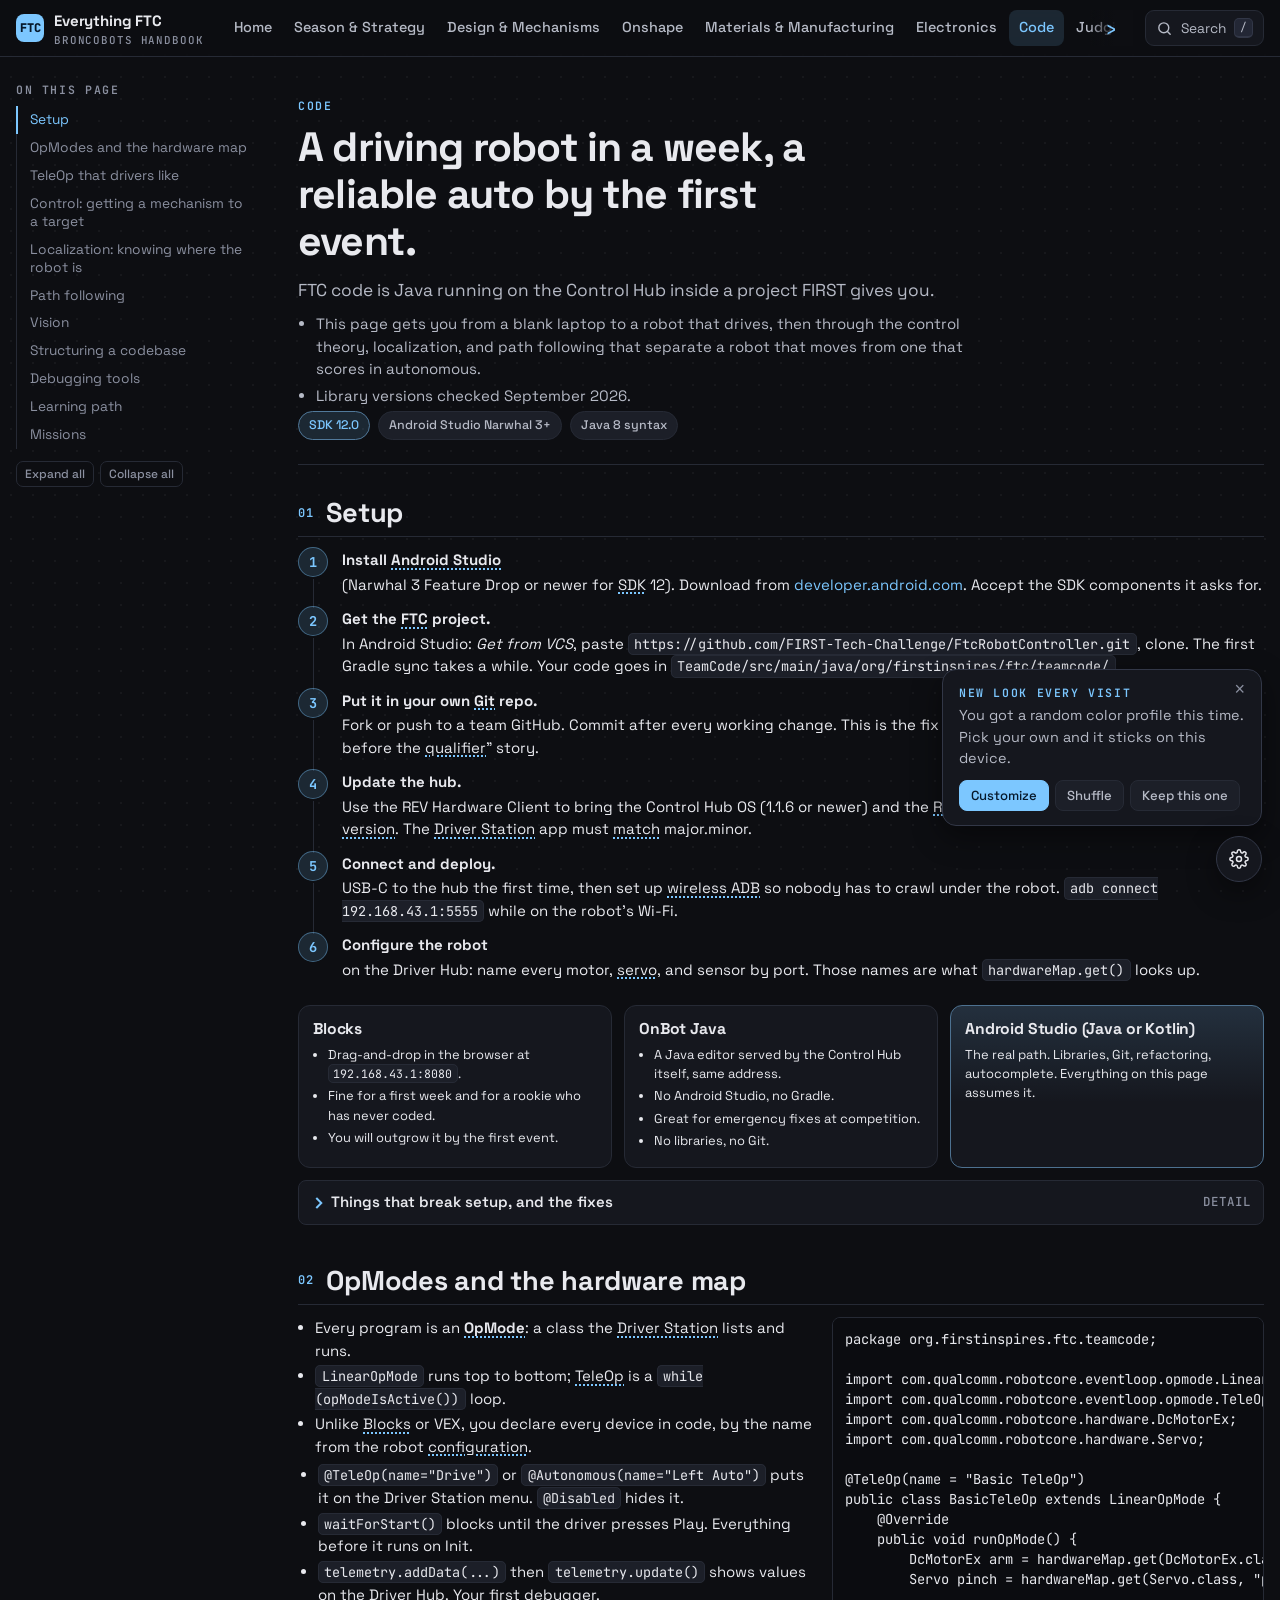
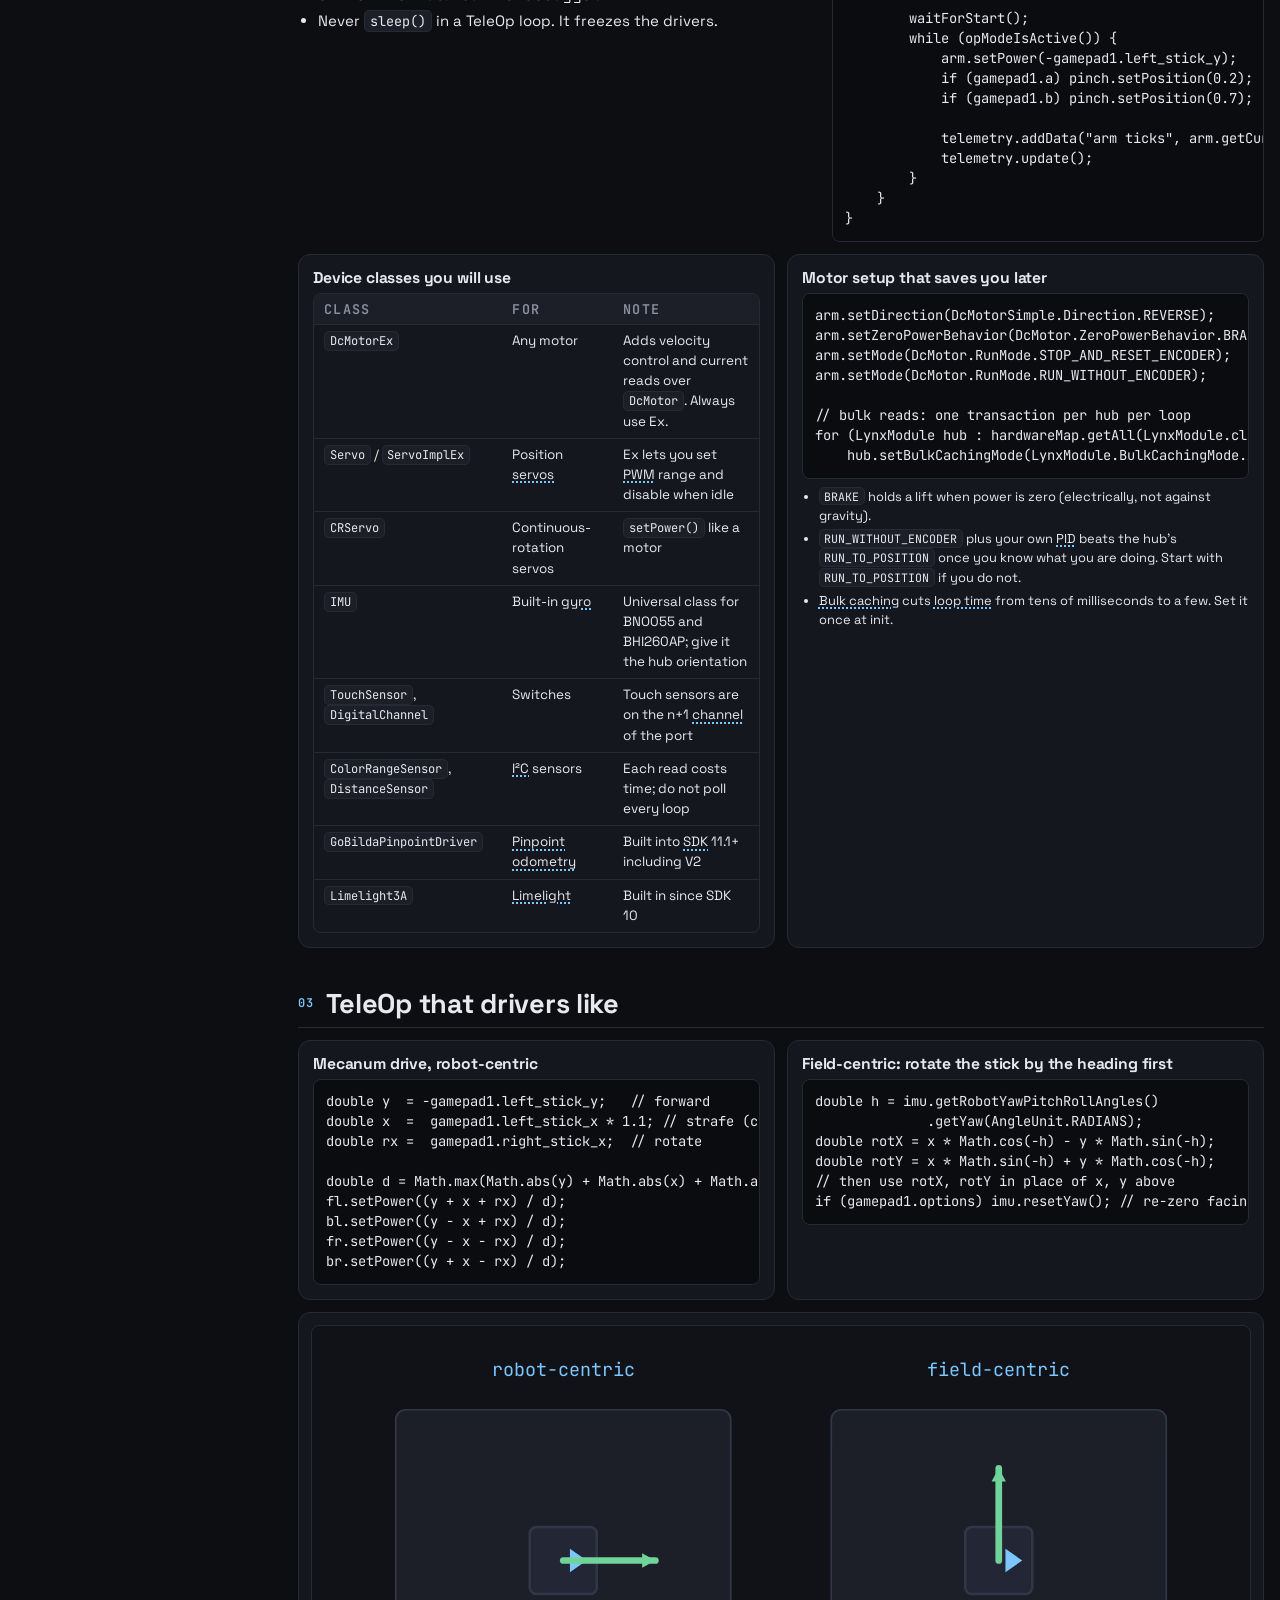
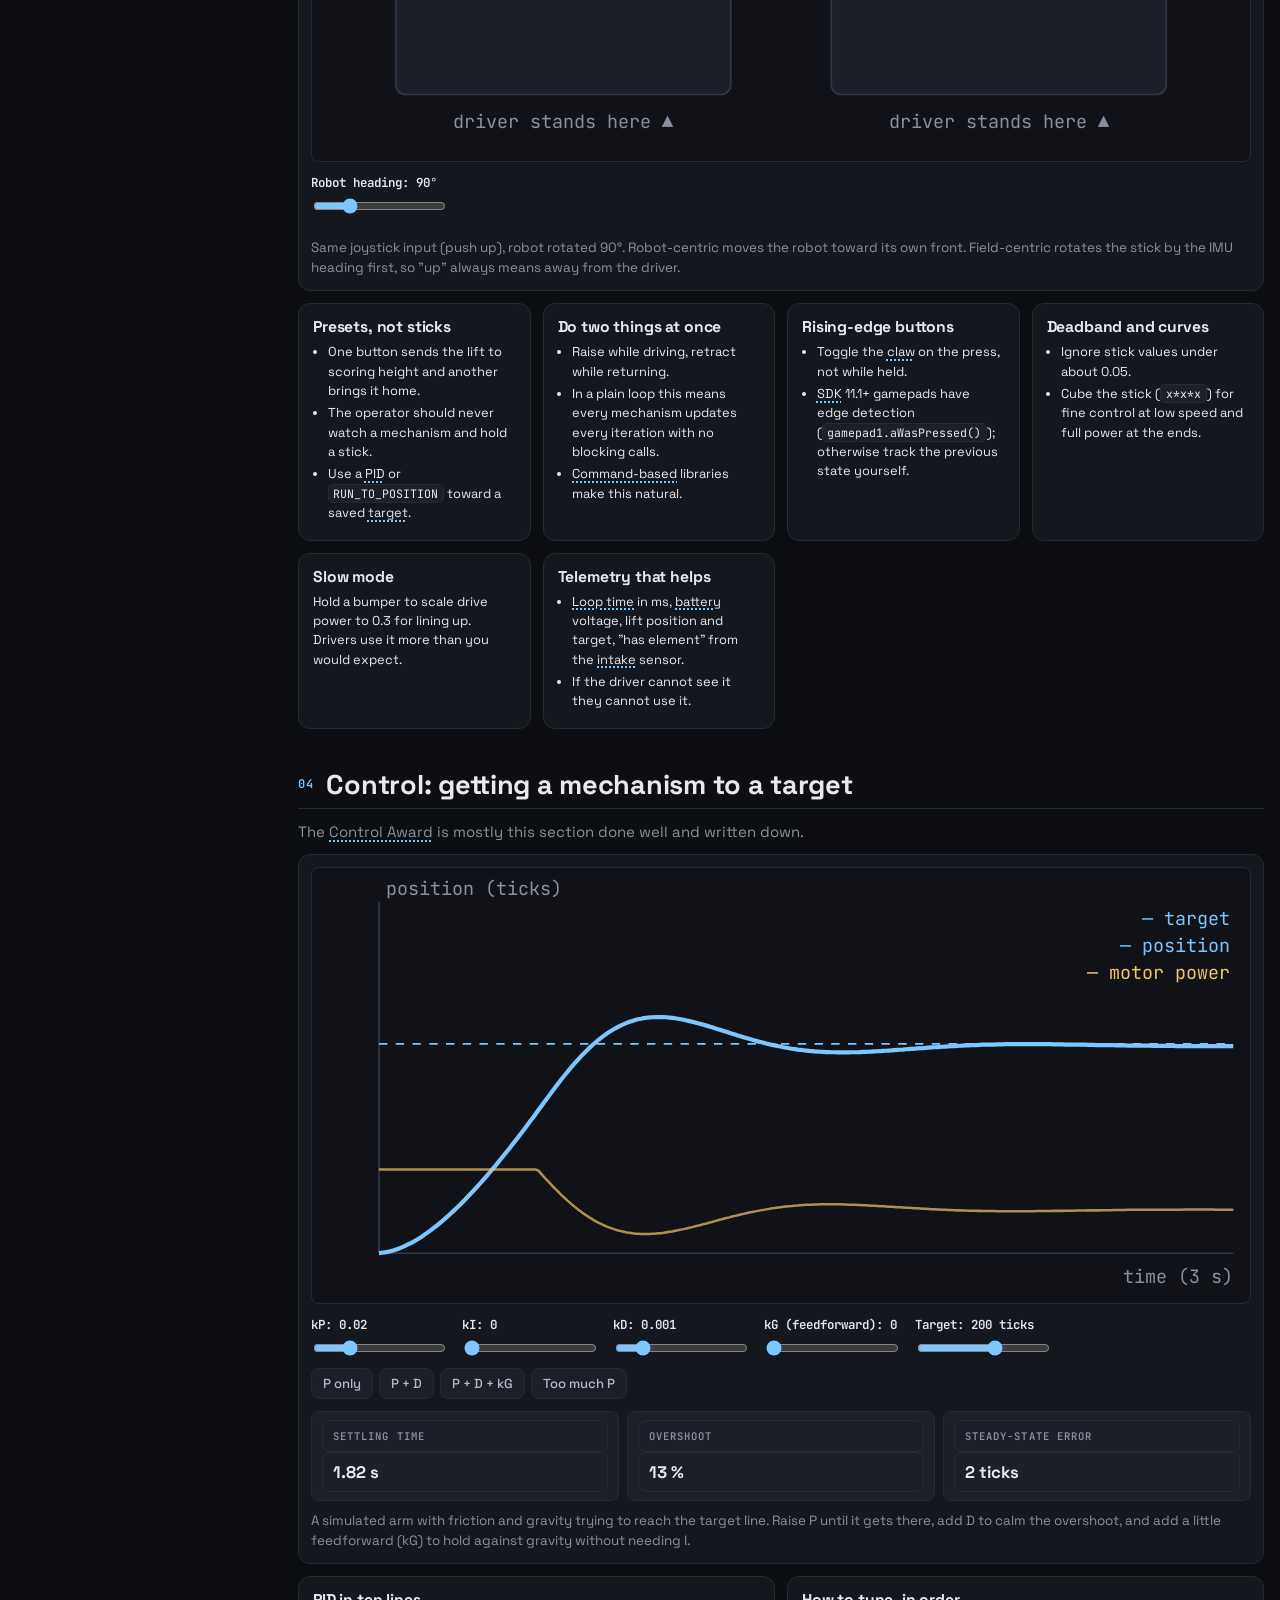
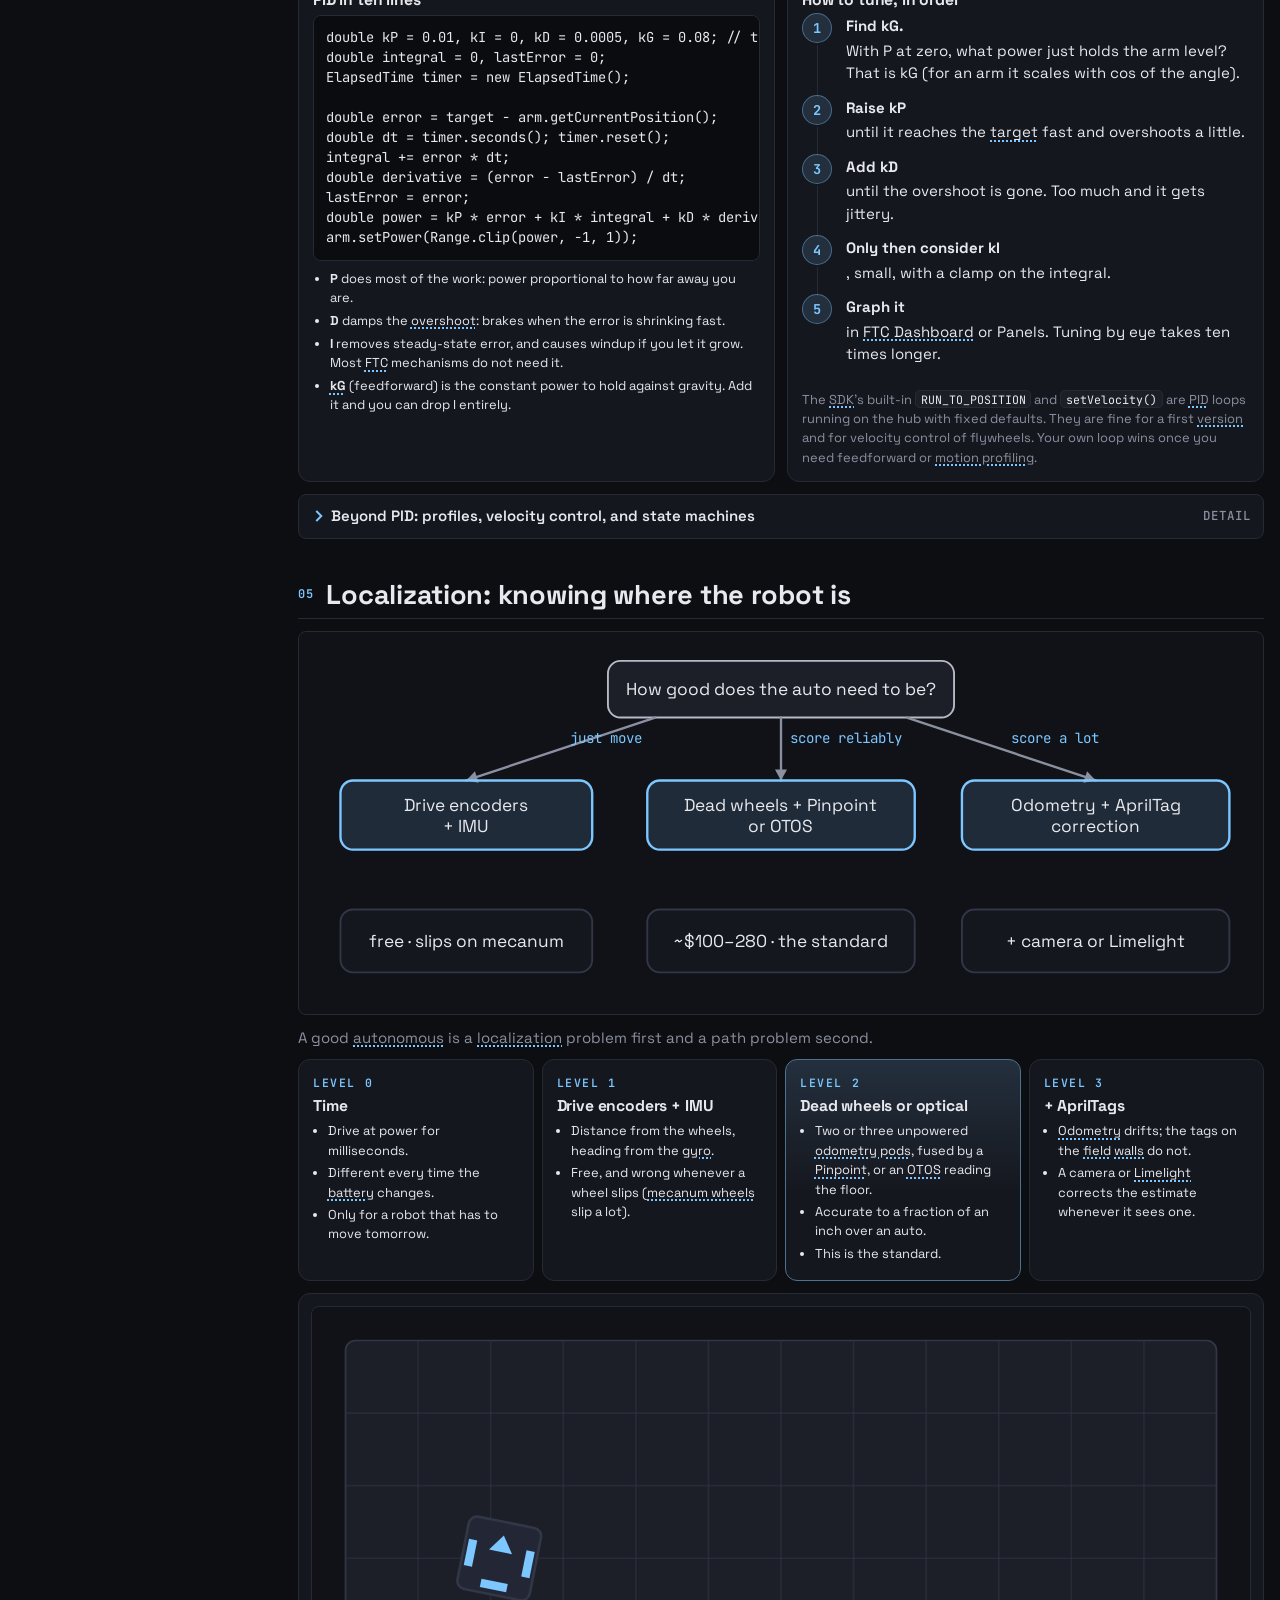
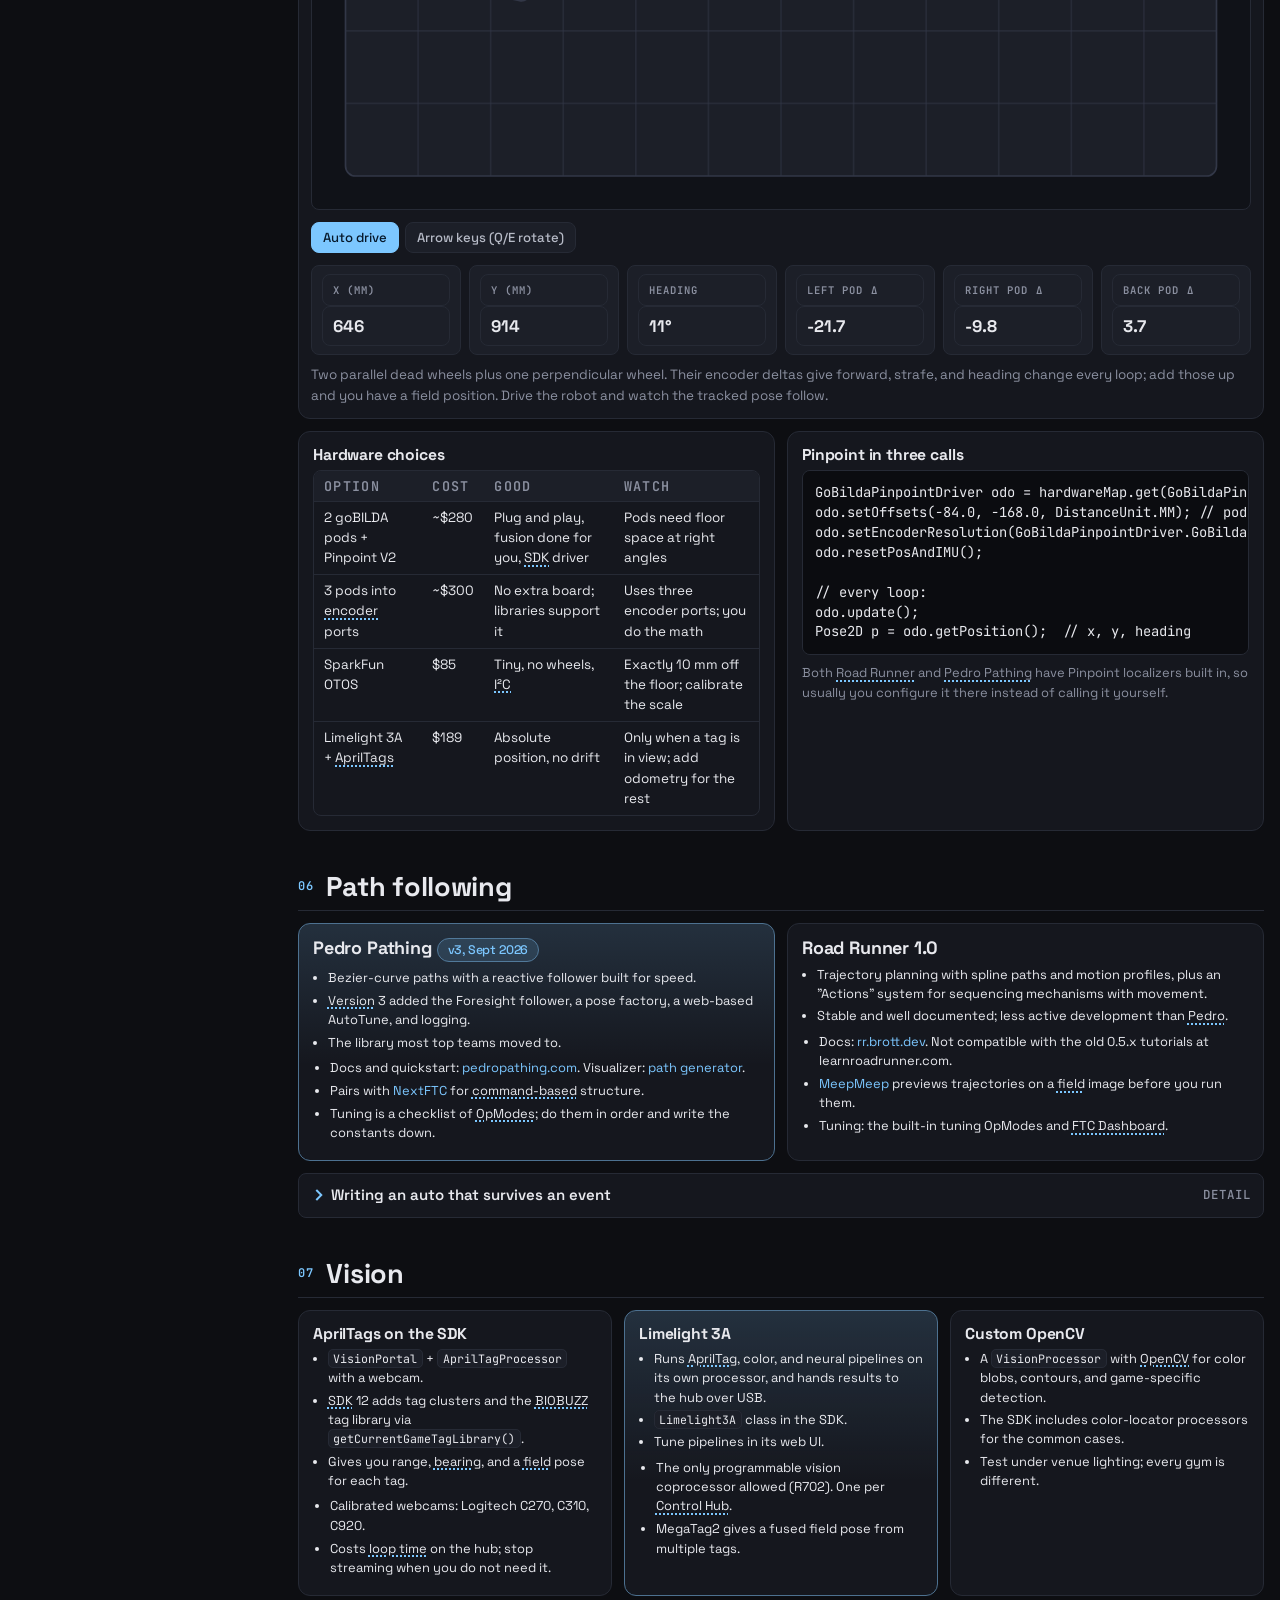
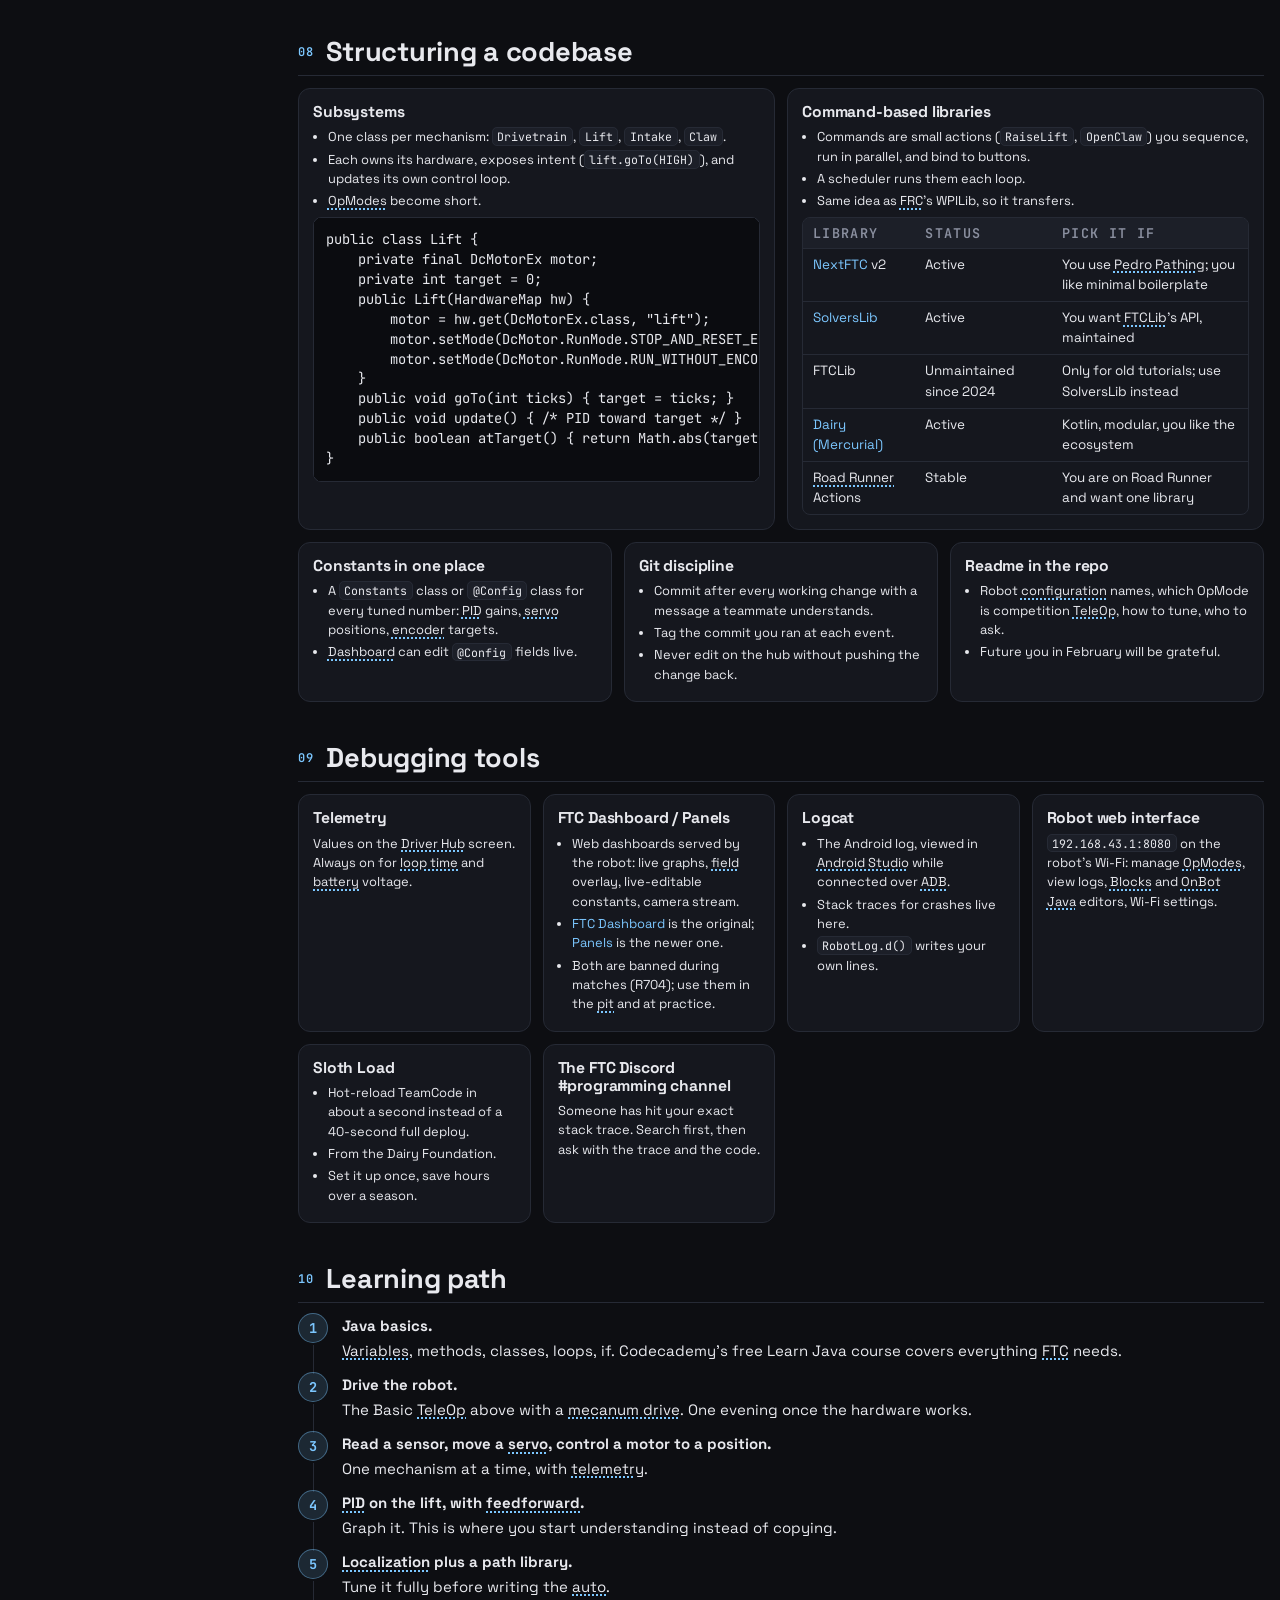
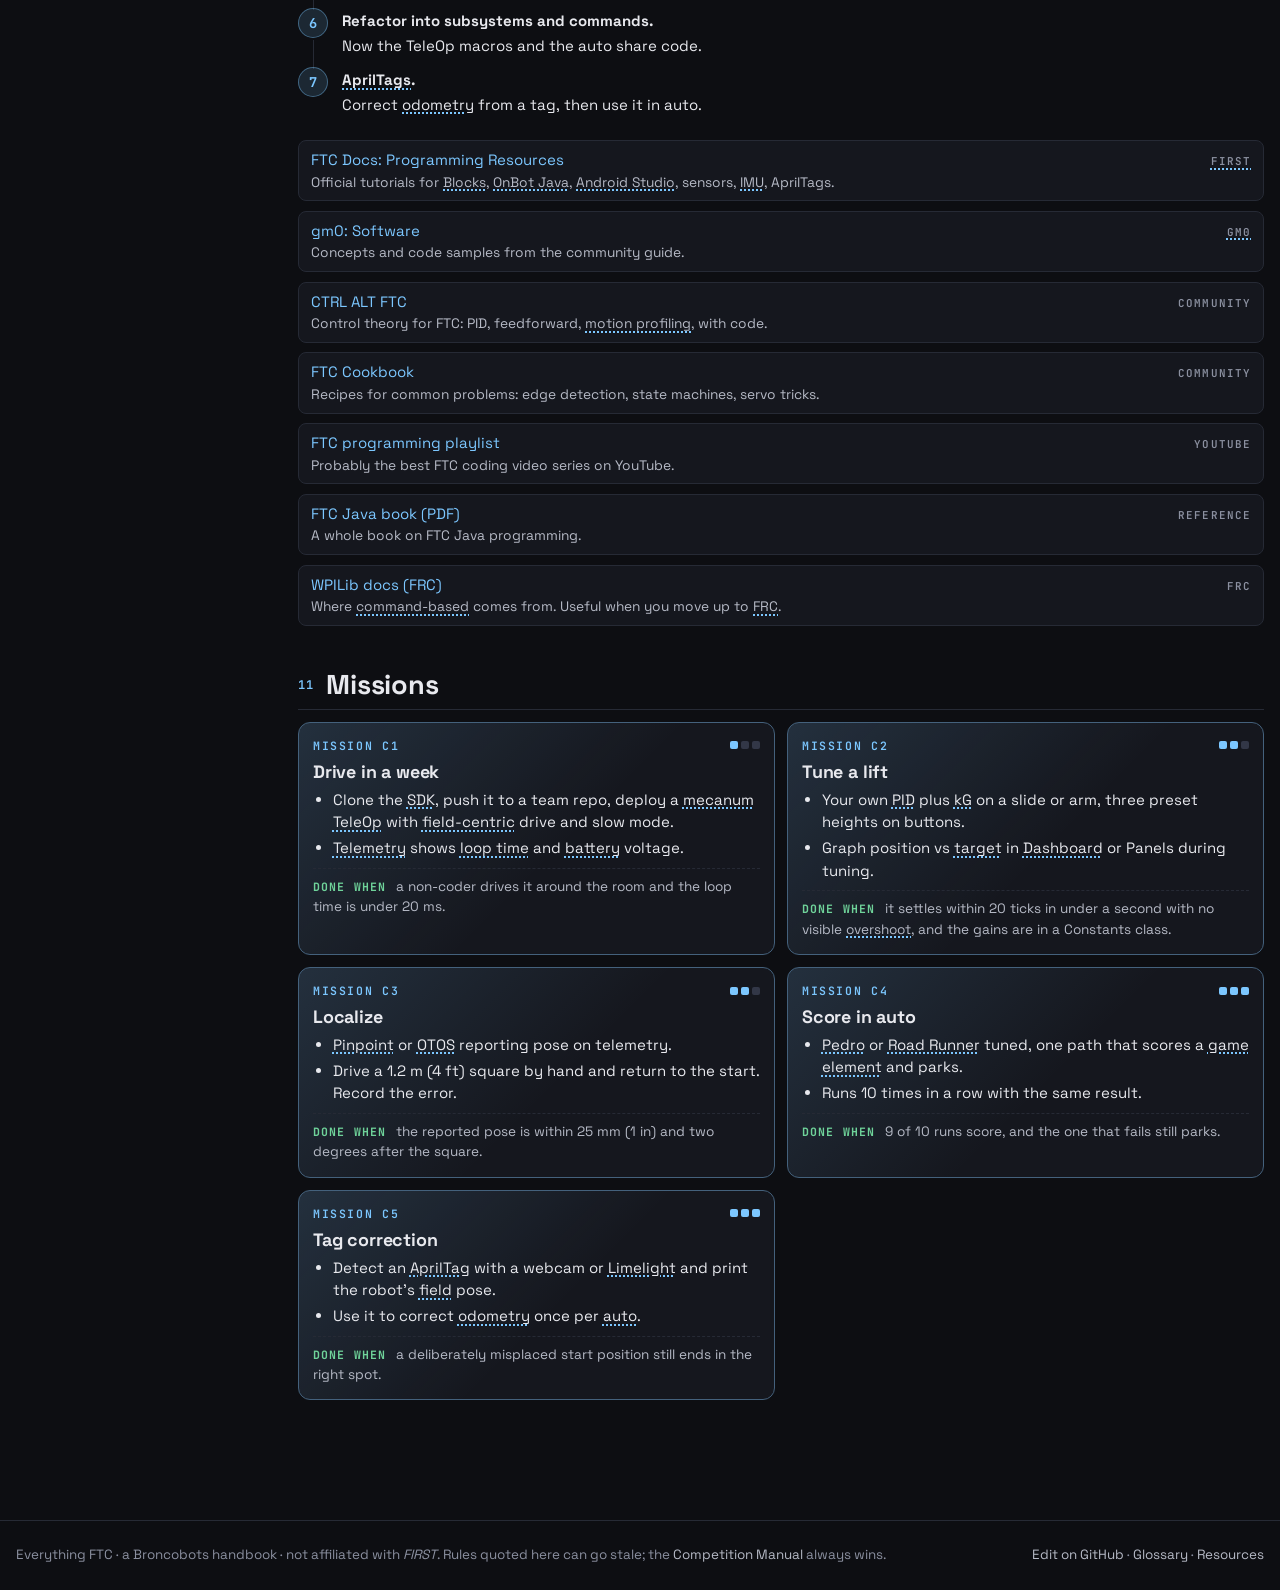
==== commit 836faa5e: "Graphics instead of photos, decision maps, energy losses, torque vectors, random themes, de-paragrap" ====
--- a/code.html
+++ b/code.html
@@ -18,7 +18,7 @@
 <header class="site-header">
   <div class="header-inner">
     <a class="brand" href="index.html"><span class="brand-mark">FTC</span><span>Everything FTC<small>Broncobots handbook</small></span></a>
-    <nav class="main-nav" id="main-nav" aria-label="Main"></nav>
+    <div class="main-nav-wrap"><nav class="main-nav" id="main-nav" aria-label="Main"></nav></div>
     <div class="header-actions">
       <button class="icon-btn" type="button" data-open-search aria-label="Search"><svg viewBox="0 0 24 24" fill="none" stroke="currentColor" stroke-width="2" stroke-linecap="round"><circle cx="11" cy="11" r="7"/><path d="m20 20-3.5-3.5"/></svg><span class="txt">Search</span><kbd>/</kbd></button>
       <button class="icon-btn menu-btn" type="button" aria-expanded="false" aria-controls="main-nav" aria-label="Menu"><svg viewBox="0 0 24 24" fill="none" stroke="currentColor" stroke-width="2" stroke-linecap="round"><path d="M4 7h16M4 12h16M4 17h16"/></svg></button>
@@ -31,7 +31,7 @@
 <div class="hero">
   <span class="eyebrow">Code</span>
   <h1>A driving robot in a week, a reliable auto by the first event.</h1>
-  <p class="lede">FTC code is Java running on the Control Hub inside a project FIRST gives you. This page gets you from a blank laptop to a robot that drives, then through the control theory, localization, and path following that separate a robot that moves from one that scores in autonomous. Library versions checked September 2026.</p>
+  <p class="lede">FTC code is Java running on the Control Hub inside a project FIRST gives you.</p><ul class="lede-list"><li>This page gets you from a blank laptop to a robot that drives, then through the control theory, localization, and path following that separate a robot that moves from one that scores in autonomous.</li><li>Library versions checked September 2026.</li></ul>
   <div class="hero-meta"><span class="chip acc">SDK 12.0</span><span class="chip">Android Studio Narwhal 3+</span><span class="chip">Java 8 syntax</span></div>
 </div>
 
@@ -46,8 +46,8 @@
     <li><strong>Configure the robot</strong> on the Driver Hub: name every motor, servo, and sensor by port. Those names are what <code>hardwareMap.get()</code> looks up.</li>
   </ol>
   <div class="grid cols-3">
-    <div class="card"><h4>Blocks</h4><p class="small">Drag-and-drop in the browser at <code>192.168.43.1:8080</code>. Fine for a first week and for a rookie who has never coded. You will outgrow it by the first event.</p></div>
-    <div class="card"><h4>OnBot Java</h4><p class="small">A Java editor served by the Control Hub itself, same address. No Android Studio, no Gradle. Great for emergency fixes at competition. No libraries, no Git.</p></div>
+    <div class="card"><h4>Blocks</h4><ul class="small compact"><li>Drag-and-drop in the browser at <code>192.168.43.1:8080</code>.</li><li>Fine for a first week and for a rookie who has never coded.</li><li>You will outgrow it by the first event.</li></ul></div>
+    <div class="card"><h4>OnBot Java</h4><ul class="small compact"><li>A Java editor served by the Control Hub itself, same address.</li><li>No Android Studio, no Gradle.</li><li>Great for emergency fixes at competition.</li><li>No libraries, no Git.</li></ul></div>
     <div class="card accent"><h4>Android Studio (Java or Kotlin)</h4><p class="small">The real path. Libraries, Git, refactoring, autocomplete. Everything on this page assumes it.</p></div>
   </div>
   <details class="more">
@@ -68,7 +68,7 @@
   <h2>OpModes and the hardware map</h2>
   <div class="media">
     <div>
-      <p>Every program is an <strong>OpMode</strong>: a class the Driver Station lists and runs. <code>LinearOpMode</code> runs top to bottom; TeleOp is a <code>while (opModeIsActive())</code> loop. Unlike Blocks or VEX, you declare every device in code, by the name from the robot configuration.</p>
+<ul class="compact"><li>Every program is an <strong>OpMode</strong>: a class the Driver Station lists and runs.</li><li><code>LinearOpMode</code> runs top to bottom; TeleOp is a <code>while (opModeIsActive())</code> loop.</li><li>Unlike Blocks or VEX, you declare every device in code, by the name from the robot configuration.</li></ul>
       <ul>
         <li><code>@TeleOp(name="Drive")</code> or <code>@Autonomous(name="Left Auto")</code> puts it on the Driver Station menu. <code>@Disabled</code> hides it.</li>
         <li><code>waitForStart()</code> blocks until the driver presses Play. Everything before it runs on Init.</li>
@@ -165,12 +165,12 @@
   </div>
   <figure class="sim" data-sim="field-centric"></figure>
   <div class="grid cols-3">
-    <div class="card"><h4>Presets, not sticks</h4><p class="small">One button sends the lift to scoring height and another brings it home. The operator should never watch a mechanism and hold a stick. Use a PID or <code>RUN_TO_POSITION</code> toward a saved target.</p></div>
-    <div class="card"><h4>Do two things at once</h4><p class="small">Raise while driving, retract while returning. In a plain loop this means every mechanism updates every iteration with no blocking calls. Command-based libraries make this natural.</p></div>
-    <div class="card"><h4>Rising-edge buttons</h4><p class="small">Toggle the claw on the press, not while held. SDK 11.1+ gamepads have edge detection (<code>gamepad1.aWasPressed()</code>); otherwise track the previous state yourself.</p></div>
-    <div class="card"><h4>Deadband and curves</h4><p class="small">Ignore stick values under about 0.05. Cube the stick (<code>x*x*x</code>) for fine control at low speed and full power at the ends.</p></div>
+    <div class="card"><h4>Presets, not sticks</h4><ul class="small compact"><li>One button sends the lift to scoring height and another brings it home.</li><li>The operator should never watch a mechanism and hold a stick.</li><li>Use a PID or <code>RUN_TO_POSITION</code> toward a saved target.</li></ul></div>
+    <div class="card"><h4>Do two things at once</h4><ul class="small compact"><li>Raise while driving, retract while returning.</li><li>In a plain loop this means every mechanism updates every iteration with no blocking calls.</li><li>Command-based libraries make this natural.</li></ul></div>
+    <div class="card"><h4>Rising-edge buttons</h4><ul class="small compact"><li>Toggle the claw on the press, not while held.</li><li>SDK 11.1+ gamepads have edge detection (<code>gamepad1.aWasPressed()</code>); otherwise track the previous state yourself.</li></ul></div>
+    <div class="card"><h4>Deadband and curves</h4><ul class="small compact"><li>Ignore stick values under about 0.05.</li><li>Cube the stick (<code>x*x*x</code>) for fine control at low speed and full power at the ends.</li></ul></div>
     <div class="card"><h4>Slow mode</h4><p class="small">Hold a bumper to scale drive power to 0.3 for lining up. Drivers use it more than you would expect.</p></div>
-    <div class="card"><h4>Telemetry that helps</h4><p class="small">Loop time in ms, battery voltage, lift position and target, "has element" from the intake sensor. If the driver cannot see it they cannot use it.</p></div>
+    <div class="card"><h4>Telemetry that helps</h4><ul class="small compact"><li>Loop time in ms, battery voltage, lift position and target, "has element" from the intake sensor.</li><li>If the driver cannot see it they cannot use it.</li></ul></div>
   </div>
 </section>
 
@@ -215,10 +215,10 @@
     <summary>Beyond PID: profiles, velocity control, and state machines <span class="hint">detail</span></summary>
     <div class="body">
       <div class="grid cols-2 tight">
-        <div><h4>Motion profiling</h4><p class="small">Instead of asking a PID to jump to the target, feed it a target that moves along a trapezoid (accelerate, cruise, decelerate). Smoother, repeatable, and slides stop slamming. Road Runner and Pedro do this for the drivetrain; a 30-line class does it for a lift.</p></div>
-        <div><h4>Velocity control</h4><p class="small">Flywheels and intakes want a speed, not a position. <code>setVelocity(ticksPerSecond)</code> with the hub PIDF, or your own kV × target + PID on the error. Read the current draw to detect a jam.</p></div>
-        <div><h4>State machines</h4><p class="small">A scoring sequence (close claw, raise, extend, open, retract) is a set of named states with a transition condition each. Update it every loop. This is how you write a non-blocking auto or a one-button TeleOp macro without <code>sleep()</code>.</p></div>
-        <div><h4>Loop time</h4><p class="small">Aim under 20 ms. Bulk reads, no unneeded I²C reads, no <code>telemetry.update()</code> more than once per loop, and vision on a coprocessor or in its own thread.</p></div>
+        <div><h4>Motion profiling</h4><ul class="small compact"><li>Instead of asking a PID to jump to the target, feed it a target that moves along a trapezoid (accelerate, cruise, decelerate).</li><li>Smoother, repeatable, and slides stop slamming.</li><li>Road Runner and Pedro do this for the drivetrain; a 30-line class does it for a lift.</li></ul></div>
+        <div><h4>Velocity control</h4><ul class="small compact"><li>Flywheels and intakes want a speed, not a position.</li><li><code>setVelocity(ticksPerSecond)</code> with the hub PIDF, or your own kV × target + PID on the error.</li><li>Read the current draw to detect a jam.</li></ul></div>
+        <div><h4>State machines</h4><ul class="small compact"><li>A scoring sequence (close claw, raise, extend, open, retract) is a set of named states with a transition condition each.</li><li>Update it every loop.</li><li>This is how you write a non-blocking auto or a one-button TeleOp macro without <code>sleep()</code>.</li></ul></div>
+        <div><h4>Loop time</h4><ul class="small compact"><li>Aim under 20 ms.</li><li>Bulk reads, no unneeded I²C reads, no <code>telemetry.update()</code> more than once per loop, and vision on a coprocessor or in its own thread.</li></ul></div>
       </div>
       <p class="small">Deep dive: <a href="https://www.ctrlaltftc.com">CTRL ALT FTC</a> is the standard control-theory guide written for this level.</p>
     </div>
@@ -227,12 +227,13 @@
 
 <section id="localization">
   <h2>Localization: knowing where the robot is</h2>
+  <div class="graphic wide" data-graphic="map-localization"></div>
   <p class="muted">A good autonomous is a localization problem first and a path problem second.</p>
   <div class="grid cols-4 tight">
-    <div class="card"><span class="eyebrow">Level 0</span><h4>Time</h4><p class="small">Drive at power for milliseconds. Different every time the battery changes. Only for a robot that has to move tomorrow.</p></div>
-    <div class="card"><span class="eyebrow">Level 1</span><h4>Drive encoders + IMU</h4><p class="small">Distance from the wheels, heading from the gyro. Free, and wrong whenever a wheel slips (mecanum wheels slip a lot).</p></div>
-    <div class="card accent"><span class="eyebrow">Level 2</span><h4>Dead wheels or optical</h4><p class="small">Two or three unpowered odometry pods, fused by a Pinpoint, or an OTOS reading the floor. Accurate to a fraction of an inch over an auto. This is the standard.</p></div>
-    <div class="card"><span class="eyebrow">Level 3</span><h4>+ AprilTags</h4><p class="small">Odometry drifts; the tags on the field walls do not. A camera or Limelight corrects the estimate whenever it sees one.</p></div>
+    <div class="card"><span class="eyebrow">Level 0</span><h4>Time</h4><ul class="small compact"><li>Drive at power for milliseconds.</li><li>Different every time the battery changes.</li><li>Only for a robot that has to move tomorrow.</li></ul></div>
+    <div class="card"><span class="eyebrow">Level 1</span><h4>Drive encoders + IMU</h4><ul class="small compact"><li>Distance from the wheels, heading from the gyro.</li><li>Free, and wrong whenever a wheel slips (mecanum wheels slip a lot).</li></ul></div>
+    <div class="card accent"><span class="eyebrow">Level 2</span><h4>Dead wheels or optical</h4><ul class="small compact"><li>Two or three unpowered odometry pods, fused by a Pinpoint, or an OTOS reading the floor.</li><li>Accurate to a fraction of an inch over an auto.</li><li>This is the standard.</li></ul></div>
+    <div class="card"><span class="eyebrow">Level 3</span><h4>+ AprilTags</h4><ul class="small compact"><li>Odometry drifts; the tags on the field walls do not.</li><li>A camera or Limelight corrects the estimate whenever it sees one.</li></ul></div>
   </div>
   <figure class="sim" data-sim="odometry"></figure>
   <div class="grid cols-2">
@@ -268,7 +269,7 @@
   <div class="grid cols-2">
     <div class="card accent">
       <h3>Pedro Pathing <span class="chip acc">v3, Sept 2026</span></h3>
-      <p class="small">Bezier-curve paths with a reactive follower built for speed. Version 3 added the Foresight follower, a pose factory, a web-based AutoTune, and logging. The library most top teams moved to.</p>
+      <ul class="small compact"><li>Bezier-curve paths with a reactive follower built for speed.</li><li>Version 3 added the Foresight follower, a pose factory, a web-based AutoTune, and logging.</li><li>The library most top teams moved to.</li></ul>
       <ul class="small">
         <li>Docs and quickstart: <a href="https://pedropathing.com">pedropathing.com</a>. Visualizer: <a href="https://pedro-path-generator.vercel.app/">path generator</a>.</li>
         <li>Pairs with <a href="https://nextftc.dev">NextFTC</a> for command-based structure.</li>
@@ -277,7 +278,7 @@
     </div>
     <div class="card">
       <h3>Road Runner 1.0</h3>
-      <p class="small">Trajectory planning with spline paths and motion profiles, plus an "Actions" system for sequencing mechanisms with movement. Stable and well documented; less active development than Pedro.</p>
+      <ul class="small compact"><li>Trajectory planning with spline paths and motion profiles, plus an "Actions" system for sequencing mechanisms with movement.</li><li>Stable and well documented; less active development than Pedro.</li></ul>
       <ul class="small">
         <li>Docs: <a href="https://rr.brott.dev/docs/v1-0/">rr.brott.dev</a>. Not compatible with the old 0.5.x tutorials at learnroadrunner.com.</li>
         <li><a href="https://github.com/acmerobotics/MeepMeep">MeepMeep</a> previews trajectories on a field image before you run them.</li>
@@ -306,17 +307,17 @@
   <div class="grid cols-3">
     <div class="card">
       <h4>AprilTags on the SDK</h4>
-      <p class="small"><code>VisionPortal</code> + <code>AprilTagProcessor</code> with a webcam. SDK 12 adds tag clusters and the BIOBUZZ tag library via <code>getCurrentGameTagLibrary()</code>. Gives you range, bearing, and a field pose for each tag.</p>
+      <ul class="small compact"><li><code>VisionPortal</code> + <code>AprilTagProcessor</code> with a webcam.</li><li>SDK 12 adds tag clusters and the BIOBUZZ tag library via <code>getCurrentGameTagLibrary()</code>.</li><li>Gives you range, bearing, and a field pose for each tag.</li></ul>
       <ul class="small"><li>Calibrated webcams: Logitech C270, C310, C920.</li><li>Costs loop time on the hub; stop streaming when you do not need it.</li></ul>
     </div>
     <div class="card accent">
       <h4>Limelight 3A</h4>
-      <p class="small">Runs AprilTag, color, and neural pipelines on its own processor, and hands results to the hub over USB. <code>Limelight3A</code> class in the SDK. Tune pipelines in its web UI.</p>
+      <ul class="small compact"><li>Runs AprilTag, color, and neural pipelines on its own processor, and hands results to the hub over USB.</li><li><code>Limelight3A</code> class in the SDK.</li><li>Tune pipelines in its web UI.</li></ul>
       <ul class="small"><li>The only programmable vision coprocessor allowed (R702). One per Control Hub.</li><li>MegaTag2 gives a fused field pose from multiple tags.</li></ul>
     </div>
     <div class="card">
       <h4>Custom OpenCV</h4>
-      <p class="small">A <code>VisionProcessor</code> with OpenCV for color blobs, contours, and game-specific detection. The SDK includes color-locator processors for the common cases. Test under venue lighting; every gym is different.</p>
+      <ul class="small compact"><li>A <code>VisionProcessor</code> with OpenCV for color blobs, contours, and game-specific detection.</li><li>The SDK includes color-locator processors for the common cases.</li><li>Test under venue lighting; every gym is different.</li></ul>
     </div>
   </div>
 </section>
@@ -326,7 +327,7 @@
   <div class="grid cols-2">
     <div class="card">
       <h4>Subsystems</h4>
-      <p class="small">One class per mechanism: <code>Drivetrain</code>, <code>Lift</code>, <code>Intake</code>, <code>Claw</code>. Each owns its hardware, exposes intent (<code>lift.goTo(HIGH)</code>), and updates its own control loop. OpModes become short.</p>
+      <ul class="small compact"><li>One class per mechanism: <code>Drivetrain</code>, <code>Lift</code>, <code>Intake</code>, <code>Claw</code>.</li><li>Each owns its hardware, exposes intent (<code>lift.goTo(HIGH)</code>), and updates its own control loop.</li><li>OpModes become short.</li></ul>
       <pre><code>public class Lift {
     private final DcMotorEx motor;
     private int target = 0;
@@ -342,7 +343,7 @@
     </div>
     <div class="card">
       <h4>Command-based libraries</h4>
-      <p class="small">Commands are small actions (<code>RaiseLift</code>, <code>OpenClaw</code>) you sequence, run in parallel, and bind to buttons. A scheduler runs them each loop. Same idea as FRC's WPILib, so it transfers.</p>
+      <ul class="small compact"><li>Commands are small actions (<code>RaiseLift</code>, <code>OpenClaw</code>) you sequence, run in parallel, and bind to buttons.</li><li>A scheduler runs them each loop.</li><li>Same idea as FRC's WPILib, so it transfers.</li></ul>
       <div class="tbl dense"><table>
         <thead><tr><th>Library</th><th>Status</th><th>Pick it if</th></tr></thead>
         <tbody>
@@ -356,9 +357,9 @@
     </div>
   </div>
   <div class="grid cols-3">
-    <div class="card"><h4>Constants in one place</h4><p class="small">A <code>Constants</code> class or <code>@Config</code> class for every tuned number: PID gains, servo positions, encoder targets. Dashboard can edit <code>@Config</code> fields live.</p></div>
-    <div class="card"><h4>Git discipline</h4><p class="small">Commit after every working change with a message a teammate understands. Tag the commit you ran at each event. Never edit on the hub without pushing the change back.</p></div>
-    <div class="card"><h4>Readme in the repo</h4><p class="small">Robot configuration names, which OpMode is competition TeleOp, how to tune, who to ask. Future you in February will be grateful.</p></div>
+    <div class="card"><h4>Constants in one place</h4><ul class="small compact"><li>A <code>Constants</code> class or <code>@Config</code> class for every tuned number: PID gains, servo positions, encoder targets.</li><li>Dashboard can edit <code>@Config</code> fields live.</li></ul></div>
+    <div class="card"><h4>Git discipline</h4><ul class="small compact"><li>Commit after every working change with a message a teammate understands.</li><li>Tag the commit you ran at each event.</li><li>Never edit on the hub without pushing the change back.</li></ul></div>
+    <div class="card"><h4>Readme in the repo</h4><ul class="small compact"><li>Robot configuration names, which OpMode is competition TeleOp, how to tune, who to ask.</li><li>Future you in February will be grateful.</li></ul></div>
   </div>
 </section>
 
@@ -366,10 +367,10 @@
   <h2>Debugging tools</h2>
   <div class="grid cols-3">
     <div class="card"><h4>Telemetry</h4><p class="small">Values on the Driver Hub screen. Always on for loop time and battery voltage.</p></div>
-    <div class="card"><h4>FTC Dashboard / Panels</h4><p class="small">Web dashboards served by the robot: live graphs, field overlay, live-editable constants, camera stream. <a href="https://github.com/acmerobotics/ftc-dashboard">FTC Dashboard</a> is the original; <a href="https://panels.bylazar.com">Panels</a> is the newer one. Both are banned during matches (R704); use them in the pit and at practice.</p></div>
-    <div class="card"><h4>Logcat</h4><p class="small">The Android log, viewed in Android Studio while connected over ADB. Stack traces for crashes live here. <code>RobotLog.d()</code> writes your own lines.</p></div>
+    <div class="card"><h4>FTC Dashboard / Panels</h4><ul class="small compact"><li>Web dashboards served by the robot: live graphs, field overlay, live-editable constants, camera stream.</li><li><a href="https://github.com/acmerobotics/ftc-dashboard">FTC Dashboard</a> is the original; <a href="https://panels.bylazar.com">Panels</a> is the newer one.</li><li>Both are banned during matches (R704); use them in the pit and at practice.</li></ul></div>
+    <div class="card"><h4>Logcat</h4><ul class="small compact"><li>The Android log, viewed in Android Studio while connected over ADB.</li><li>Stack traces for crashes live here.</li><li><code>RobotLog.d()</code> writes your own lines.</li></ul></div>
     <div class="card"><h4>Robot web interface</h4><p class="small"><code>192.168.43.1:8080</code> on the robot's Wi-Fi: manage OpModes, view logs, Blocks and OnBot Java editors, Wi-Fi settings.</p></div>
-    <div class="card"><h4>Sloth Load</h4><p class="small">Hot-reload TeamCode in about a second instead of a 40-second full deploy. From the Dairy Foundation. Set it up once, save hours over a season.</p></div>
+    <div class="card"><h4>Sloth Load</h4><ul class="small compact"><li>Hot-reload TeamCode in about a second instead of a 40-second full deploy.</li><li>From the Dairy Foundation.</li><li>Set it up once, save hours over a season.</li></ul></div>
     <div class="card"><h4>The FTC Discord #programming channel</h4><p class="small">Someone has hit your exact stack trace. Search first, then ask with the trace and the code.</p></div>
   </div>
 </section>
@@ -414,8 +415,8 @@
     <div class="mission">
       <div class="head"><span class="eyebrow">Mission C3</span><span class="lvl"><i class="on"></i><i class="on"></i><i></i></span></div>
       <h3>Localize</h3>
-      <ul><li>Pinpoint or OTOS reporting pose on telemetry.</li><li>Drive a 4-foot square by hand and return to the start. Record the error.</li></ul>
-      <div class="done"><strong>Done when</strong> the reported pose is within one inch and two degrees after the square.</div>
+      <ul><li>Pinpoint or OTOS reporting pose on telemetry.</li><li>Drive a 1.2 m (4 ft) square by hand and return to the start. Record the error.</li></ul>
+      <div class="done"><strong>Done when</strong> the reported pose is within 25 mm (1 in) and two degrees after the square.</div>
     </div>
     <div class="mission">
       <div class="head"><span class="eyebrow">Mission C4</span><span class="lvl"><i class="on"></i><i class="on"></i><i class="on"></i></span></div>
@@ -440,6 +441,7 @@
   </div>
 </footer>
 <script src="assets/js/glossary.js"></script>
+<script src="assets/js/graphics.js"></script>
 <script src="assets/js/sims.js"></script>
 <script src="assets/js/app.js"></script>
 </body>
--- a/assets/css/style.css
+++ b/assets/css/style.css
@@ -370,7 +370,7 @@
   padding: 18px 20px 20px; display: none; animation: pop .14s ease-out;
 }
 .popover.open { display: block; }
-@keyframes pop { from { opacity: 0; transform: translateY(4px) scale(.98); } to { opacity: 1; transform: none; } }
+@keyframes pop { from { transform: translateY(4px) scale(.98); } to { transform: none; } }
 .popover .eyebrow { margin: 0 0 8px; display: block; }
 .popover h4 { font-size: 1.25rem; margin: 0 0 8px; }
 .popover p { color: var(--text-2); font-size: 1rem; margin: 0; }
@@ -523,3 +523,93 @@
   details.more > .body { display: block !important; }
   a { color: inherit; }
 }
+
+/* ---------- 10. Graphics (assets/js/graphics.js) ---------- */
+.fig.graphic { aspect-ratio: 4 / 3; display: grid; place-items: center; padding: 6px; }
+.fig.graphic svg, .graphic svg.gfx { width: 100%; height: 100%; display: block; }
+.graphic.wide { aspect-ratio: auto; background: var(--bg-2); border: 1px solid var(--border); border-radius: var(--radius-sm); padding: 10px; margin: 0 0 calc(var(--u) * 1.5); }
+.graphic.wide svg { width: 100%; height: auto; }
+.gfx text { font-family: var(--font-mono); font-size: 9.5px; fill: var(--muted); }
+.gfx .g-label { font-size: 9.5px; fill: var(--muted); }
+.gfx .g-body { fill: var(--surface-3); stroke: var(--border-2); stroke-width: 1.5; }
+.gfx .g-outline { stroke: var(--border-2); stroke-width: 1.5; }
+.gfx .g-wheel { fill: var(--surface-2); stroke: var(--text-2); stroke-width: 1.5; }
+.gfx .g-tread { fill: var(--text-2); opacity: .35; }
+.gfx .g-hatch { stroke: var(--text-2); stroke-width: 1.6; opacity: .75; }
+.gfx .g-acc { stroke: var(--accent); fill: var(--accent); }
+.gfx .g-acc-fill { fill: var(--accent); }
+.gfx .g-acc-stroke { fill: var(--accent-soft); stroke: var(--accent); stroke-width: 1.5; }
+.gfx .g-ok { stroke: var(--ok); fill: var(--ok); }
+.gfx .g-bad { stroke: var(--bad); fill: var(--bad); }
+.gfx .g-bad-stroke { fill: none; stroke: var(--bad); stroke-width: 1.5; stroke-dasharray: 4 3; }
+.gfx .g-gear { fill: var(--surface-3); stroke: var(--text-2); stroke-width: 1.5; }
+.gfx .g-gear2 { fill: var(--accent-soft); stroke: var(--accent); stroke-width: 1.5; }
+.gfx .g-hole { fill: var(--bg-2); stroke: var(--border-2); }
+.gfx .g-ball { fill: var(--warn); stroke: none; }
+.gfx .g-motor { fill: var(--surface-2); stroke: var(--text-2); stroke-width: 1.5; }
+.gfx .g-gearbox { fill: var(--surface-3); stroke: var(--text-2); stroke-width: 1.5; }
+.gfx .g-encoder { fill: var(--accent-soft); stroke: var(--accent); stroke-width: 1.2; }
+.gfx .g-shaft { fill: var(--text-2); }
+.gfx .g-shaft2 { fill: var(--surface-3); stroke: var(--text-2); stroke-width: 1.5; }
+.gfx .g-compliant { fill: var(--accent-soft); stroke: var(--accent); stroke-width: 2; }
+.gfx .g-floor { stroke: var(--border-2); stroke-width: 2; }
+.gfx .g-arm { fill: var(--text-2); }
+.gfx .g-arm-line { stroke: var(--text-2); stroke-width: 6; stroke-linecap: round; }
+.gfx .g-arm-line2 { stroke: var(--accent); stroke-width: 5; stroke-linecap: round; }
+.gfx .g-pin { fill: var(--surface); stroke: var(--text-2); stroke-width: 1.5; }
+.gfx .g-slide { fill: var(--surface-3); stroke: var(--text-2); stroke-width: 1.2; }
+.gfx .g-slide2 { fill: var(--surface-2); stroke: var(--text-2); stroke-width: 1.2; }
+.gfx .g-tooth { fill: var(--text-2); }
+.gfx .g-pulley { fill: var(--surface-3); stroke: var(--text-2); stroke-width: 1.5; }
+.gfx .g-belt { stroke: var(--accent); stroke-width: 3; fill: none; }
+.gfx .g-chain { stroke: var(--text-2); stroke-width: 3; fill: none; }
+.gfx .g-cable { stroke: var(--accent); stroke-width: 2; fill: none; }
+.gfx .g-sheath { stroke: var(--text-2); stroke-width: 6; opacity: .25; fill: none; }
+.gfx .g-spring { stroke: var(--accent-2); stroke-width: 2; fill: none; }
+.gfx .g-hood { stroke: var(--text-2); stroke-width: 4; }
+.gfx .g-ring { fill: none; stroke: var(--text-2); stroke-width: 6; }
+.gfx .g-bar { stroke: var(--text-2); stroke-width: 5; stroke-linecap: round; }
+.gfx .g-grid { stroke: var(--border-2); stroke-width: 1; }
+.gfx .g-red { fill: rgba(240,122,122,.5); } .gfx .g-blue { fill: rgba(124,199,255,.5); }
+.gfx .g-panel { fill: var(--surface); stroke: var(--border-2); }
+.gfx .g-ui-title { font-family: var(--font-body); font-size: 13px; font-weight: 700; fill: var(--text); }
+.gfx .g-ui { font-family: var(--font-body); font-size: 11px; fill: var(--muted); }
+.gfx .g-ui-val { font-family: var(--font-body); font-size: 11px; fill: var(--text); }
+.gfx .g-ui-line { stroke: var(--border-2); }
+.gfx .g-ui-icon { fill: var(--accent-soft); stroke: var(--accent); }
+.gfx .g-ui-check { fill: var(--accent); } .gfx .g-ui-check-off { fill: none; stroke: var(--border-2); }
+.gfx .g-ui-tick { stroke: var(--accent-ink); stroke-width: 2; }
+.gfx .g-ui-select { fill: var(--surface-2); stroke: var(--border-2); }
+.gfx .g-ui-select + .g-ui-val + .g-ui-tick { stroke: var(--muted); }
+.gfx .g-node { fill: var(--surface); stroke: var(--border-2); stroke-width: 1.2; }
+.gfx .g-node-q { fill: var(--surface-2); stroke: var(--text-2); stroke-width: 1.2; }
+.gfx .g-node-a { fill: var(--accent-soft); stroke: var(--accent); stroke-width: 1.5; }
+.gfx .g-node-w { fill: var(--surface); stroke: var(--warn); stroke-width: 1.5; stroke-dasharray: 4 3; }
+.gfx .g-node-text { font-family: var(--font-body); font-size: 11px; fill: var(--text); }
+.gfx .g-edge { stroke: var(--muted); fill: var(--muted); }
+.gfx .g-edge-text { font-size: 9px; fill: var(--accent); }
+.gfx .g-seg1 { fill: #8b90a0; } .gfx .g-seg2 { fill: var(--bad); } .gfx .g-seg3 { fill: var(--warn); } .gfx .g-seg4 { fill: #c9a24a; } .gfx .g-seg5 { fill: var(--accent-2); } .gfx .g-seg6 { fill: var(--accent); } .gfx .g-seg-ok { fill: var(--ok); }
+.gfx .g-seg-text { font-size: 10px; fill: #0d0e12; font-weight: 700; }
+
+/* ---------- 11. Overflow hints ---------- */
+.main-nav-wrap { position: relative; flex: 1; min-width: 0; display: flex; }
+.main-nav-wrap::after { content: "›"; position: absolute; right: 0; top: 0; bottom: 0; width: 44px; display: grid; place-items: center; color: var(--accent); font-size: 22px; pointer-events: none; background: linear-gradient(90deg, transparent, var(--bg) 60%); opacity: 0; transition: opacity .15s; }
+.main-nav-wrap.can-scroll::after { opacity: 1; }
+.tbl { position: relative; }
+.tbl.can-scroll::after { content: "scroll →"; position: absolute; right: 8px; top: 8px; font: 600 0.62rem var(--font-mono); letter-spacing: 0.1em; text-transform: uppercase; color: var(--accent); background: var(--surface-2); border: 1px solid var(--border); border-radius: 6px; padding: 2px 6px; pointer-events: none; }
+
+/* ---------- 12. Theme tip ---------- */
+.theme-tip { position: fixed; right: 18px; bottom: 74px; z-index: 89; width: min(320px, calc(100vw - 36px)); background: var(--surface); border: 1px solid var(--border-2); border-radius: 14px; box-shadow: var(--shadow); padding: 14px 16px; animation: pop .14s ease-out; }
+.theme-tip .eyebrow { display: block; margin-bottom: 4px; }
+.theme-tip p { font-size: 0.9rem; color: var(--text-2); margin: 0 0 10px; }
+.theme-tip .row { display: flex; gap: 6px; flex-wrap: wrap; }
+.theme-tip .close { position: absolute; top: 8px; right: 10px; border: 0; background: none; color: var(--muted); font-size: 18px; cursor: pointer; }
+@media (max-width: 760px) { .main-nav-wrap::after { display: none; } }
+
+/* ---------- 13. Compact lists (de-paragraphed content) ---------- */
+ul.compact, ul.small.compact { margin: 0 0 6px; padding-left: 1.15em; }
+ul.compact li { margin-bottom: 3px; }
+.card ul.compact:last-child, .mission ul.compact:last-child { margin-bottom: 0; }
+.lede-list { margin: 10px 0 0; padding-left: 1.2em; color: var(--text-2); max-width: 70ch; }
+.lede-list li { margin-bottom: 4px; }
+.callout ul { margin: 0; padding-left: 1.15em; }
